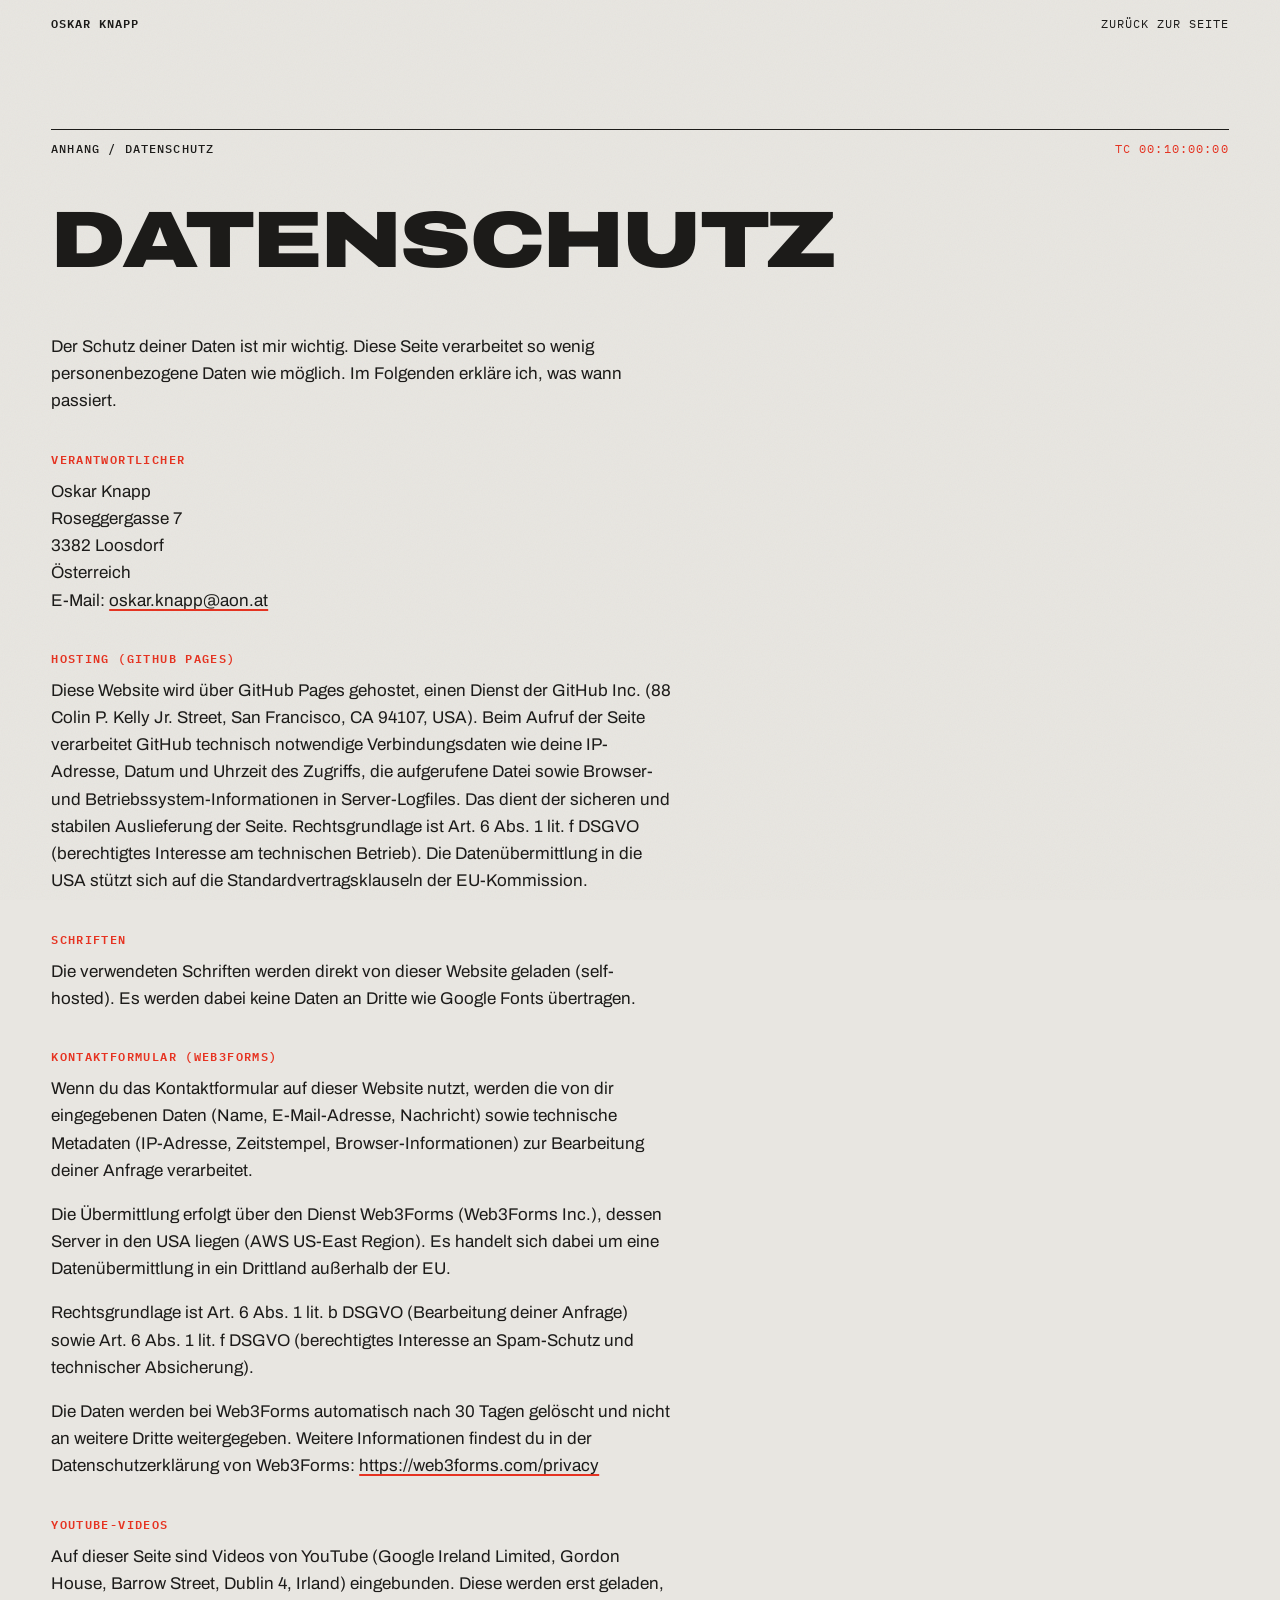
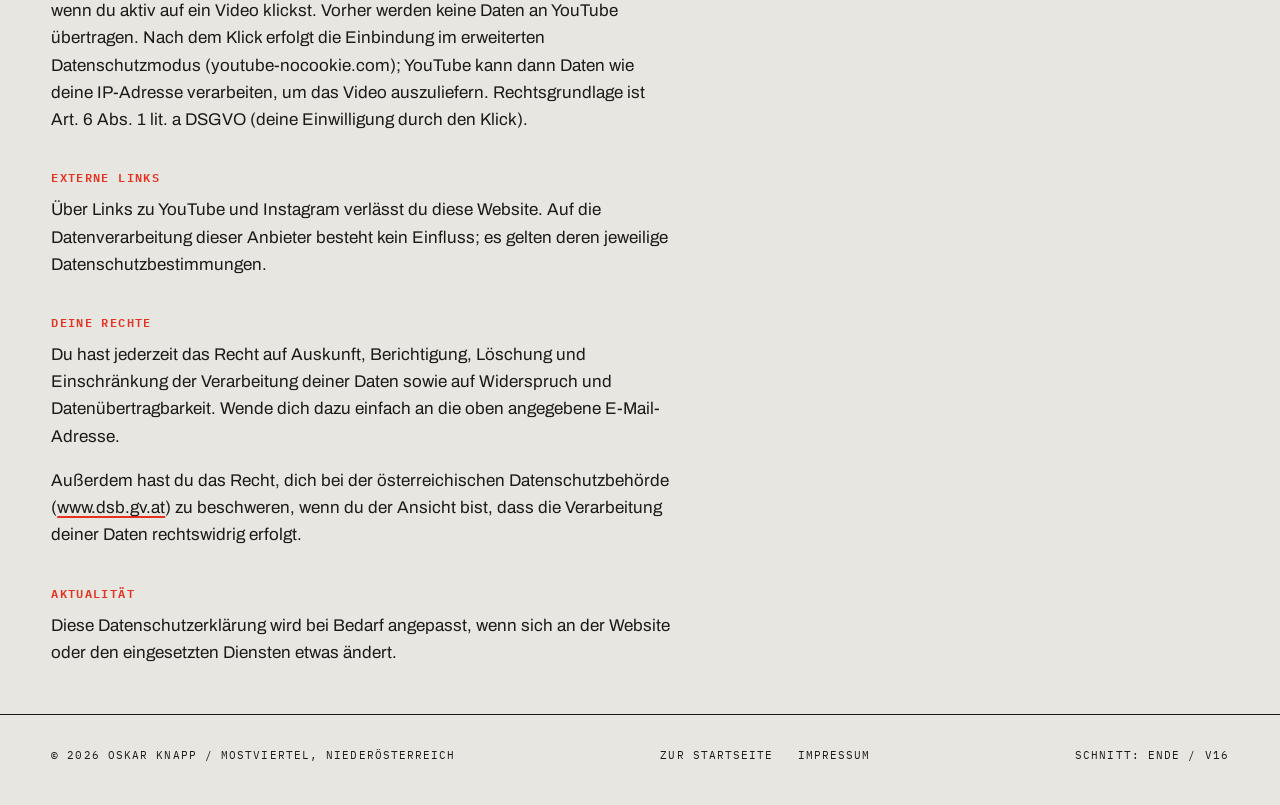
==== datenschutz/index.html @ 964f03dd "Nav-Anker landen direkt unter der Nav statt zu hoch (V16) scroll-padding-top war groesser als die ec" ====
<!DOCTYPE html>
<html lang="de">
<head>
  <meta charset="UTF-8">
  <meta name="viewport" content="width=device-width, initial-scale=1.0">

  <title>Datenschutz / Oskar Knapp</title>
  <meta name="description" content="Datenschutzerklärung der Portfolio-Seite von Oskar Knapp.">
  <link rel="canonical" href="https://okmedia.at/datenschutz/">
  <meta name="theme-color" content="#E8E6E1">

  <!-- Favicon: identisch zur Startseite -->
  <link rel="icon" href="data:image/svg+xml,%3Csvg xmlns='http://www.w3.org/2000/svg' viewBox='0 0 64 64'%3E%3Crect width='64' height='64' fill='%23E63321'/%3E%3Ctext x='32' y='42' font-family='monospace' font-size='28' fill='%23E8E6E1' text-anchor='middle'%3EOK%3C/text%3E%3C/svg%3E">

  <!-- Schriften selbst gehostet (siehe ../assets/fonts, @font-face in style.css) -->
  <link rel="stylesheet" href="../style.css?v=16">
</head>
<body>

  <header class="site-nav">
    <a class="nav-name" href="../">OSKAR&nbsp;KNAPP</a>
    <nav aria-label="Hauptnavigation">
      <a href="../">ZUR&Uuml;CK ZUR SEITE</a>
    </nav>
  </header>

  <main>
    <section class="scene scene--legal">
      <div class="scene-head">
        <span class="slug">ANHANG / DATENSCHUTZ</span>
        <span class="tc">TC&nbsp;00:10:00:00</span>
      </div>
      <h1 class="scene-title">DATENSCHUTZ</h1>

      <div class="legal-text">
        <p>Der Schutz deiner Daten ist mir wichtig. Diese Seite verarbeitet so wenig personenbezogene Daten wie möglich. Im Folgenden erkläre ich, was wann passiert.</p>

        <h2>Verantwortlicher</h2>
        <p>
          Oskar Knapp<br>
          Roseggergasse 7<br>
          3382 Loosdorf<br>
          Österreich<br>
          E-Mail: <a href="mailto:oskar.knapp@aon.at">oskar.knapp@aon.at</a>
        </p>

        <h2>Hosting (GitHub Pages)</h2>
        <p>Diese Website wird über GitHub Pages gehostet, einen Dienst der GitHub Inc. (88 Colin P. Kelly Jr. Street, San Francisco, CA 94107, USA). Beim Aufruf der Seite verarbeitet GitHub technisch notwendige Verbindungsdaten wie deine IP-Adresse, Datum und Uhrzeit des Zugriffs, die aufgerufene Datei sowie Browser- und Betriebssystem-Informationen in Server-Logfiles. Das dient der sicheren und stabilen Auslieferung der Seite. Rechtsgrundlage ist Art. 6 Abs. 1 lit. f DSGVO (berechtigtes Interesse am technischen Betrieb). Die Datenübermittlung in die USA stützt sich auf die Standardvertragsklauseln der EU-Kommission.</p>

        <h2>Schriften</h2>
        <p>Die verwendeten Schriften werden direkt von dieser Website geladen (self-hosted). Es werden dabei keine Daten an Dritte wie Google Fonts übertragen.</p>

        <h2>Kontaktformular (Web3Forms)</h2>
        <p>Wenn du das Kontaktformular auf dieser Website nutzt, werden die von dir eingegebenen Daten (Name, E-Mail-Adresse, Nachricht) sowie technische Metadaten (IP-Adresse, Zeitstempel, Browser-Informationen) zur Bearbeitung deiner Anfrage verarbeitet.</p>
        <p>Die Übermittlung erfolgt über den Dienst Web3Forms (Web3Forms Inc.), dessen Server in den USA liegen (AWS US-East Region). Es handelt sich dabei um eine Datenübermittlung in ein Drittland außerhalb der EU.</p>
        <p>Rechtsgrundlage ist Art. 6 Abs. 1 lit. b DSGVO (Bearbeitung deiner Anfrage) sowie Art. 6 Abs. 1 lit. f DSGVO (berechtigtes Interesse an Spam-Schutz und technischer Absicherung).</p>
        <p>Die Daten werden bei Web3Forms automatisch nach 30 Tagen gelöscht und nicht an weitere Dritte weitergegeben. Weitere Informationen findest du in der Datenschutzerklärung von Web3Forms: <a href="https://web3forms.com/privacy" target="_blank" rel="noopener">https://web3forms.com/privacy</a></p>

        <h2>YouTube-Videos</h2>
        <p>Auf dieser Seite sind Videos von YouTube (Google Ireland Limited, Gordon House, Barrow Street, Dublin 4, Irland) eingebunden. Diese werden erst geladen, wenn du aktiv auf ein Video klickst. Vorher werden keine Daten an YouTube übertragen. Nach dem Klick erfolgt die Einbindung im erweiterten Datenschutzmodus (youtube-nocookie.com); YouTube kann dann Daten wie deine IP-Adresse verarbeiten, um das Video auszuliefern. Rechtsgrundlage ist Art. 6 Abs. 1 lit. a DSGVO (deine Einwilligung durch den Klick).</p>

        <h2>Externe Links</h2>
        <p>Über Links zu YouTube und Instagram verlässt du diese Website. Auf die Datenverarbeitung dieser Anbieter besteht kein Einfluss; es gelten deren jeweilige Datenschutzbestimmungen.</p>

        <h2>Deine Rechte</h2>
        <p>Du hast jederzeit das Recht auf Auskunft, Berichtigung, Löschung und Einschränkung der Verarbeitung deiner Daten sowie auf Widerspruch und Datenübertragbarkeit. Wende dich dazu einfach an die oben angegebene E-Mail-Adresse.</p>
        <p>Außerdem hast du das Recht, dich bei der österreichischen Datenschutzbehörde (<a href="https://www.dsb.gv.at" target="_blank" rel="noopener">www.dsb.gv.at</a>) zu beschweren, wenn du der Ansicht bist, dass die Verarbeitung deiner Daten rechtswidrig erfolgt.</p>

        <h2>Aktualität</h2>
        <p>Diese Datenschutzerklärung wird bei Bedarf angepasst, wenn sich an der Website oder den eingesetzten Diensten etwas ändert.</p>
      </div>
    </section>
  </main>

  <footer class="site-footer">
    <span>&copy; 2026 OSKAR KNAPP / MOSTVIERTEL, NIEDERÖSTERREICH</span>
    <span class="footer-links">
      <a href="../">ZUR STARTSEITE</a>
      <a href="../impressum/">IMPRESSUM</a>
    </span>
    <span>SCHNITT: ENDE / V16</span>
  </footer>

</body>
</html>
---- style.css ----
/* =============================================================
   OSKAR KNAPP / PORTFOLIO
   Farbwelt: warmes Papier-Grau, Anthrazit, Signalrot #E63321
   Typo: Archivo (Display, Expanded) + IBM Plex Mono (Labels)
   Layout: 12-Spalten-Raster, bewusste Brüche und Überlappungen
   ============================================================= */

/* ---------- Schriften: selbst gehostet (kein externer Request,
   damit keine Nutzerdaten an Google Fonts gehen) ---------- */
@font-face {
  font-family: "Archivo";
  font-style: normal;
  font-weight: 100 900;
  font-stretch: 62.5% 125%; /* variable Breite bis Expanded */
  font-display: swap;
  src: url("assets/fonts/archivo-variable.woff2") format("woff2");
}
@font-face {
  font-family: "IBM Plex Mono";
  font-style: normal;
  font-weight: 400;
  font-display: swap;
  src: url("assets/fonts/ibm-plex-mono-400.woff2") format("woff2");
}
@font-face {
  font-family: "IBM Plex Mono";
  font-style: normal;
  font-weight: 500;
  font-display: swap;
  src: url("assets/fonts/ibm-plex-mono-500.woff2") format("woff2");
}
@font-face {
  font-family: "IBM Plex Mono";
  font-style: normal;
  font-weight: 600;
  font-display: swap;
  src: url("assets/fonts/ibm-plex-mono-600.woff2") format("woff2");
}

/* ---------- Variablen ---------- */
:root {
  --paper: #E8E6E1;      /* warmer Grund */
  --ink: #1C1B19;        /* fast schwarzes Anthrazit */
  --red: #E63321;        /* Signalrot, EINZIGE Akzentfarbe */
  --mono: "IBM Plex Mono", ui-monospace, "SFMono-Regular", Menlo, Consolas, monospace;
  --display: "Archivo", "Helvetica Neue", Arial, sans-serif;
  --gutter: clamp(1rem, 4vw, 4rem);   /* Seitenränder */
}

/* ---------- Basis ---------- */
*, *::before, *::after { box-sizing: border-box; }

html {
  /* Canvas-Farbe explizit setzen: iOS füllt damit den Streifen hinter
     der Statusleiste (ohne viewport-fit=cover) und den Overscroll-Bereich. */
  background: var(--paper);
  scroll-behavior: smooth;
  /* Anker landen direkt unter der sticky Nav (48px hoch). Nur Fallback:
     mit JS misst setupAnchorOffset() die echte Nav-Höhe und setzt den
     Wert exakt – ein zu großer Offset lässt beim Sprung einen Streifen
     der vorherigen Szene über dem Ziel stehen. */
  scroll-padding-top: 3.25rem;
}

body {
  margin: 0;
  background: var(--paper);
  color: var(--ink);
  font-family: var(--display);
  font-weight: 400;
  font-size: 1.0625rem;
  line-height: 1.6;
  caret-color: var(--red);
  overflow-x: hidden; /* Überlappungen dürfen nie horizontal scrollen */
}

/* Markierter Text in der Akzentfarbe */
::selection { background: var(--red); color: var(--paper); }

img { max-width: 100%; height: auto; display: block; }

h1, h2, h3 { margin: 0; font-family: var(--display); }

a { color: inherit; }

:focus-visible { outline: 2px solid var(--red); outline-offset: 3px; }

/* ---------- Filmkorn-Overlay (SVG-Noise, kein Bild-Download) ---------- */
body::after {
  content: "";
  position: fixed;
  inset: 0;
  z-index: 9998;
  pointer-events: none;
  background-image: url("data:image/svg+xml,%3Csvg xmlns='http://www.w3.org/2000/svg' width='240' height='240'%3E%3Cfilter id='n'%3E%3CfeTurbulence type='fractalNoise' baseFrequency='0.85' numOctaves='2' stitchTiles='stitch'/%3E%3C/filter%3E%3Crect width='240' height='240' filter='url(%23n)'/%3E%3C/svg%3E");
  opacity: 0.05;
  mix-blend-mode: multiply;
}

/* ---------- Scroll-Progress: schlichter roter Fortschrittsbalken ---------- */
.progress {
  position: fixed;
  top: env(safe-area-inset-top, 0px); left: 0;
  width: 100%; height: 4px;
  z-index: 9999;
  overflow: hidden;
  background: transparent; /* kein Track, keine Kontur */
}

/* Flacher roter Fortschritt, ohne Glanz und Schatten */
.progress-fill {
  display: block;
  height: 100%;
  width: 0;
  background: var(--red);
  transition: width 120ms linear;
}

/* ---------- Navigation ---------- */
.site-nav {
  /* STICKY statt fixed, wie auf okmedia.at (dort nachweislich sauber auf
     iOS): Der Header ist Teil des Inhaltsflusses und klebt beim Scrollen
     an der Oberkante. iOS clippt fixe Elemente an der Viewport-Kante und
     malt scrollenden Inhalt in den Statusleisten-Streifen; mit sticky
     plus Canvas-Hintergrund (html) passiert das nicht. */
  position: sticky;
  top: 0;
  display: flex;
  justify-content: space-between;
  align-items: baseline;
  gap: 1rem;
  padding: 0.9rem var(--gutter);
  font-family: var(--mono);
  font-size: 0.75rem;
  letter-spacing: 0.08em;
  z-index: 100;
  /* Voll deckend, kein Glas: darunter durchlaufende Titel bleiben unsichtbar */
  background: var(--paper);
}

/* Deckt den Streifen ÜBER der Nav ab (iPhone-Statusleiste/Notch).
   iOS Safari malt beim Scrollen Seiteninhalt in den Bereich oberhalb
   des Viewports, ein fixes Element bei top:0 endet aber genau an der
   Viewport-Kante, env(safe-area-inset-top) hin oder her. Dieses
   Pseudo-Element malt einfach einen Bildschirm weit in Papierfarbe
   nach oben weiter, damit dort nie wieder ein Titel durchblitzt. */
.site-nav::before {
  content: "";
  position: absolute;
  left: 0;
  right: 0;
  bottom: 100%;
  height: 100vh;
  background: var(--paper);
  pointer-events: none;
}

.site-nav a { text-decoration: none; }

.site-nav nav { display: flex; gap: clamp(0.8rem, 2.5vw, 2rem); flex-wrap: wrap; }

.site-nav nav a:hover,
.site-nav nav a:focus-visible { color: var(--red); }

.nav-name { font-weight: 600; }
.nav-name:hover { color: var(--red); }

/* Burger-Knopf: nur auf Mobile sichtbar (siehe Media Query unten),
   am Desktop und ohne JS bleibt er komplett weg. */
.nav-burger { display: none; }

/* Menü offen: Seite dahinter scrollt nicht mit */
body.menu-open { overflow: hidden; }

/* ---------- Szenen-Grundgerüst ---------- */
.scene {
  position: relative;
  padding: clamp(1.25rem, 3.5vh, 2.5rem) var(--gutter);
  max-width: 90rem;
  margin: 0 auto;
}

/* Projekte schließen enger an den Hero an */
.scene--projekte { padding-top: clamp(2rem, 5vh, 3.5rem); }

/* Szenen-Kopf: Drehbuch-Slug links, Timecode rechts, wie ein Schnittmarker */
.scene-head {
  display: flex;
  justify-content: space-between;
  align-items: baseline;
  gap: 1rem;
  flex-wrap: wrap;
  border-top: 1px solid var(--ink);
  padding-top: 0.6rem;
  margin-bottom: clamp(2rem, 5vh, 3.5rem);
  font-family: var(--mono);
  font-size: 0.72rem;
  letter-spacing: 0.1em;
}

.slug { font-weight: 500; }

.tc {
  color: var(--red);
  font-variant-numeric: tabular-nums;
  white-space: nowrap;
}

/* Szenen-Titel: groß, eng, expanded */
.scene-title {
  font-weight: 900;
  font-stretch: 125%;
  font-size: clamp(2.6rem, 8vw, 6.5rem);
  line-height: 0.95;
  letter-spacing: -0.02em;
  text-transform: uppercase;
  margin-bottom: clamp(2.5rem, 6vh, 5rem);
}

/* Lange Wörter (ZUSAMMENARBEIT) brechen sauber mit Bindestrich statt
   mitten im Wort. Fällt der Umbruch weg, bleibt es einzeilig. */
.scene-title--wrap {
  hyphens: manual;
  overflow-wrap: break-word;
}

/* Buchstaben-Spans aus dem JS-Split */
.char { display: inline-block; }

/* Kleine Mono-Labels (Bildunterschriften, Folgen-Titel) */
.mono-label {
  font-family: var(--mono);
  font-size: 0.72rem;
  letter-spacing: 0.1em;
  margin: 0.6rem 0 0;
}

/* =============================================================
   SZENE 01 / HERO
   ============================================================= */
.scene--hero {
  /* Nav ist sticky und damit Teil des Flusses: sie schiebt den Hero schon
     um ihre eigene Höhe nach unten, daher hier weniger Eigenabstand */
  padding-top: clamp(3rem, 9vh, 6rem);
  min-height: 100svh;
  display: flex;
  flex-direction: column;
  justify-content: flex-start;
}

.hero-name {
  font-weight: 900;
  font-stretch: 125%;
  font-size: clamp(4rem, 16vw, 13rem);
  line-height: 0.85;
  letter-spacing: -0.03em;
  text-transform: uppercase;
  position: relative;
  z-index: 2;
  margin-bottom: 0.15em; /* KNAPP steht klar über dem Bild, kein Hineinragen */
  pointer-events: none;
}

.hero-line { display: block; }

/* Zweite Zeile: nur Kontur, versetzt. Der bewusste Layout-Bruch. */
.hero-line--offset {
  margin-left: clamp(2rem, 12vw, 12rem);
  color: transparent;
  -webkit-text-stroke: 2px var(--ink);
}

.hero-frame {
  margin: 0;
  position: relative;
}

.hero-frame img {
  width: 100%;
  aspect-ratio: 16 / 9; /* Showreel im 16:9-Format */
  object-fit: cover;
}

/* Statement wie eine Filmklappe: dunkler Balken, überlappt die Bildkante */
.hero-statement {
  position: relative;
  z-index: 2;
  display: inline-block;
  align-self: flex-start;
  margin: -1.6em 0 0 clamp(0.5rem, 6vw, 6rem);
  padding: 0.55em 0.9em;
  background: var(--ink);
  color: var(--paper);
  border-left: 6px solid var(--red);
  font-weight: 700;
  font-size: clamp(1.05rem, 2.6vw, 1.9rem);
  line-height: 1.3;
  transform-origin: 0% 100%; /* Drehpunkt unten links, wie eine Klappe */
  max-width: 34ch;
}

.hero-sub {
  font-family: var(--mono);
  font-size: 0.85rem;
  line-height: 1.7;
  max-width: 46ch;
  margin: 1.8rem 0 0 clamp(0.5rem, 6vw, 6rem);
}

.scroll-hint {
  font-family: var(--mono);
  font-size: 0.72rem;
  letter-spacing: 0.2em;
  color: var(--red);
  text-decoration: none;
  margin-top: auto;
  padding-top: 3rem;
  align-self: center;
}

.scroll-hint:hover { text-decoration: underline; }

/* =============================================================
   SZENE 02 / PROJEKTE: asymmetrisches Raster mit Überlappungen
   ============================================================= */
/* Gleichmäßiges Raster: alle Projekte gleich groß, sauber ausgerichtet */
.projects {
  display: grid;
  grid-template-columns: repeat(2, 1fr);
  gap: clamp(2.5rem, 5vh, 3.5rem) clamp(1.5rem, 3vw, 2.5rem);
}

.project { position: relative; }

/* Award-Label in Signalrot, Monospace, kein Icon.
   z-index 4: muss ÜBER dem Play-Button (z-index 3) liegen, sonst deckt
   dessen dunkles "LÄDT …"-Overlay das Label ab. pointer-events: none,
   damit Klicks auf das Label trotzdem den Play-Button treffen. */
.award {
  position: absolute;
  top: -0.9rem;
  left: 1rem;
  z-index: 4;
  pointer-events: none;
  background: var(--red);
  color: var(--paper);
  font-family: var(--mono);
  font-size: 0.68rem;
  font-weight: 600;
  letter-spacing: 0.1em;
  padding: 0.4em 0.8em;
}

/* ---------- Embeds: Klick lädt das Video (DSGVO) ---------- */
.embed {
  position: relative;
  overflow: hidden;
  background: var(--ink);
  aspect-ratio: 16 / 9;
}

.embed-thumb {
  width: 100%;
  height: 100%;
  object-fit: cover;
  transition: transform 400ms ease-out;
}

/* Hover: Bild minimal skalieren (nur der Zoom, keine Texteinblendung) */
.project:hover .embed-thumb,
.journey-item:hover .embed-thumb { transform: scale(1.03); }

/* Play-Button: deckt das ganze Bild ab (überall klickbar),
   das YouTube-Dreieck sitzt zentriert. */
.embed-play {
  position: absolute;
  inset: 0;
  width: 100%;
  height: 100%;
  display: flex;
  align-items: center;
  justify-content: center;
  padding: 0;
  border: 0;
  background: none;
  cursor: pointer;
  z-index: 3;
  -webkit-tap-highlight-color: transparent;
}

.embed-play svg {
  width: clamp(48px, 12%, 68px);
  height: auto;
  filter: drop-shadow(0 2px 8px rgba(0, 0, 0, 0.35));
  transition: transform 200ms ease-out;
}

.embed-play .yt-bg { fill: var(--red); }
.embed-play .yt-tri { fill: var(--paper); }

.embed-play:hover svg,
.embed-play:focus-visible svg { transform: scale(1.08); }

/* Hinweis-Overlay, falls ein Video noch fehlt */
.embed-play--msg {
  background: color-mix(in srgb, var(--ink) 72%, transparent);
  color: var(--paper);
  font-family: var(--mono);
  font-size: 0.72rem;
  font-weight: 600;
  letter-spacing: 0.1em;
}

.embed iframe {
  position: absolute;
  inset: 0;
  width: 100%;
  height: 100%;
  border: 0;
}

/* Während der Player lädt, bleibt das Thumbnail sichtbar –
   das iframe wird erst mit onReady eingeblendet (kein schwarzes Loch). */
.embed--loading iframe { visibility: hidden; }

.project-info { margin-top: 1.1rem; }

.project-title {
  font-weight: 900;
  font-stretch: 125%;
  font-size: clamp(1.4rem, 3vw, 2.2rem);
  text-transform: uppercase;
  letter-spacing: -0.01em;
}

.project-meta {
  font-family: var(--mono);
  font-size: 0.7rem;
  letter-spacing: 0.12em;
  color: var(--red);
  margin: 0.4rem 0 0.6rem;
}

.project-desc {
  margin: 0;
  max-width: 44ch;
  font-size: 0.95rem;
}

/* =============================================================
   FOTOGRAFIE: Foto-Galerie ohne Zuschnitt.
   Fallback ohne JS: Spalten-Masonry, Fotos in voller Höhe.
   Mit JS (main.js, setupGallery): justierte Reihen, gleich hoch
   und volle Breite, aber ebenfalls OHNE Zuschnitt.
   ============================================================= */
.gallery-grid {
  columns: clamp(220px, 24vw, 300px);
  column-gap: clamp(0.4rem, 1vw, 0.7rem);
}

.gallery-item {
  margin: 0 0 clamp(0.4rem, 1vw, 0.7rem);
  break-inside: avoid;
  overflow: hidden;
  background: var(--ink);
  line-height: 0;
}

.gallery-item img {
  width: 100%;
  height: auto;             /* volles Bild, kein Zuschnitt */
  display: block;
  transition: transform 400ms ease-out;
}

.gallery-item:hover img { transform: scale(1.04); }

/* Mit JS: justierte Reihen. JS setzt Breite und Höhe je Foto passend
   zum Seitenverhältnis, daher füllt das Bild die Kachel ohne Zuschnitt. */
.gallery-grid.is-justified {
  columns: auto;
  display: flex;
  flex-wrap: wrap;
  gap: clamp(0.4rem, 1vw, 0.7rem);
}

.gallery-grid.is-justified .gallery-item {
  margin: 0;
  break-inside: auto;
}

.gallery-grid.is-justified .gallery-item img {
  height: 100%;
}

/* =============================================================
   SZENE 04 / ABOUT
   ============================================================= */
.about-grid {
  display: grid;
  grid-template-columns: repeat(12, 1fr);
  gap: 2rem 2vw;
  position: relative;
}

.about-portrait {
  grid-column: 1 / 6;
  margin: 0;
  /* Abstand Titel -> Portrait genauso groß wie Titel -> Projekt-Cards */
  position: relative;
  z-index: 2;
}

.about-portrait img { aspect-ratio: 3 / 4; object-fit: cover; }

.about-text {
  grid-column: 7 / 12;
  position: relative;
  z-index: 3;
  padding-top: 1rem;
}

.about-text p {
  max-width: 52ch;
  margin: 0 0 1.2em;
}

/* Riesige 17 am rechten Rand, nur Kontur */
.about-number {
  position: absolute;
  right: -0.06em;
  bottom: -0.2em;
  font-weight: 900;
  font-stretch: 125%;
  font-size: clamp(6rem, 18vw, 16rem);
  line-height: 1;
  color: transparent;
  -webkit-text-stroke: 2px var(--red);
  pointer-events: none;
  z-index: 1;
}

/* =============================================================
   SZENE 04 / JOURNEY
   ============================================================= */
.journey-intro {
  font-size: clamp(1.05rem, 2vw, 1.35rem);
  max-width: 52ch;
  margin: 0 0 3rem;
}

.journey-grid {
  display: grid;
  grid-template-columns: repeat(12, 1fr);
  gap: 2rem 2vw;
}

.journey-item { grid-column: span 4; margin: 0; }
.journey-item--down { margin-top: 3rem; }
.journey-item--lower { margin-top: 6rem; }

.journey-cta {
  display: inline-block;
  margin-top: 3rem;
  font-family: var(--mono);
  font-size: 0.8rem;
  font-weight: 600;
  letter-spacing: 0.12em;
  color: var(--paper);
  background: var(--red);
  padding: 0.9em 1.4em;
  text-decoration: none;
  transition: background 200ms ease-out;
}

.journey-cta:hover { background: var(--ink); }

/* =============================================================
   SZENE 05 / ZUSAMMENARBEIT
   ============================================================= */
.work-intro { max-width: 48ch; margin: 0 0 2.5rem; }

.work-list {
  list-style: none;
  margin: 0;
  padding: 0;
  max-width: 44rem;
}

.work-list li {
  display: flex;
  align-items: baseline;
  gap: 1.5rem;
  padding: 1rem 0;
  border-top: 1px solid var(--ink);
  font-weight: 900;
  font-stretch: 125%;
  font-size: clamp(1.2rem, 3vw, 2rem);
  letter-spacing: -0.01em;
}

.work-list li:last-child { border-bottom: 1px solid var(--ink); }

.work-index {
  font-family: var(--mono);
  font-size: 0.72rem;
  font-weight: 500;
  color: var(--red);
  letter-spacing: 0.1em;
}

.work-note {
  font-family: var(--mono);
  font-size: 0.8rem;
  margin: 2.5rem 0 0;
  max-width: 52ch;
}

/* Kompakte FAQ im Schnitt-Stil: Frage im Mono-Label, Antwort im Fließtext */
.faq {
  margin-top: clamp(2.5rem, 6vh, 4rem);
  max-width: 60ch;
}

.faq-item {
  padding: 1.2rem 0;
  border-top: 1px solid var(--ink);
}

.faq-item:last-child { border-bottom: 1px solid var(--ink); }

.faq-q {
  font-family: var(--mono);
  font-size: 0.85rem;
  font-weight: 600;
  letter-spacing: 0.04em;
  margin: 0 0 0.5rem;
}

.faq-q::before {
  content: "F / ";
  color: var(--red);
}

.faq-a {
  margin: 0;
  font-size: 0.98rem;
  max-width: 54ch;
}

/* =============================================================
   SZENE 06 / KONTAKT
   ============================================================= */
.contact-grid {
  display: grid;
  grid-template-columns: repeat(12, 1fr);
  gap: 2rem 2vw;
}

.contact-intro {
  grid-column: 1 / 5;
  font-size: clamp(1.05rem, 2vw, 1.35rem);
  margin: 0;
}

.contact-form { grid-column: 5 / 12; }

/* Honeypot unsichtbar für Menschen */
.botcheck { display: none; }

.field { margin-bottom: 1.4rem; }

.field label {
  display: block;
  font-family: var(--mono);
  font-size: 0.7rem;
  letter-spacing: 0.12em;
  margin-bottom: 0.4rem;
}

.field input,
.field textarea {
  width: 100%;
  background: transparent;
  border: 1px solid var(--ink);
  border-radius: 0;
  padding: 0.8em;
  font-family: var(--mono);
  font-size: 1rem; /* mind. 16px, sonst zoomt iOS beim Fokus in die Seite */
  color: var(--ink);
}

.field textarea { resize: none; }

.field input:focus-visible,
.field textarea:focus-visible {
  outline: 2px solid var(--red);
  outline-offset: 0;
  border-color: var(--red);
}

.submit {
  font-family: var(--mono);
  font-size: 0.8rem;
  font-weight: 600;
  letter-spacing: 0.12em;
  color: var(--paper);
  background: var(--red);
  border: 0;
  padding: 0.9em 1.6em;
  cursor: pointer;
  transition: background 200ms ease-out;
}

.submit:hover { background: var(--ink); }
.submit:disabled { opacity: 0.6; cursor: wait; }

.form-status {
  font-family: var(--mono);
  font-size: 0.78rem;
  letter-spacing: 0.06em;
  margin: 1rem 0 0;
  min-height: 1.2em;
}

.form-status[data-state="error"] { color: var(--red); }

.contact-links {
  grid-column: 1 / 12;
  display: flex;
  flex-wrap: wrap;
  gap: 1rem 3rem;
  margin-top: 3rem;
  font-family: var(--mono);
  font-size: 0.75rem;
  letter-spacing: 0.1em;
}

.contact-links a {
  display: inline-flex;
  align-items: center;
  gap: 0.6em;
  text-decoration: none;
  border-bottom: 2px solid var(--red);
  padding-bottom: 0.2em;
}

.contact-links a:hover { color: var(--red); }

.contact-icon {
  width: 1.15em;
  height: 1.15em;
  flex: none;
  color: var(--red); /* Icons in der Akzentfarbe */
}

.contact-links a:hover .contact-icon { color: var(--ink); }

/* =============================================================
   FOOTER / ABSPANN
   ============================================================= */
.site-footer {
  display: flex;
  justify-content: space-between;
  gap: 1rem 2rem;
  flex-wrap: wrap;
  padding: 2rem var(--gutter) calc(2.5rem + env(safe-area-inset-bottom, 0px));
  border-top: 1px solid var(--ink);
  font-family: var(--mono);
  font-size: 0.68rem;
  letter-spacing: 0.1em;
}

.site-footer a { text-decoration: none; }
.site-footer a:hover { color: var(--red); }

/* Rechtslinks als Gruppe in der Mitte des Footers */
.footer-links { display: flex; gap: 1.5rem; flex-wrap: wrap; }

/* =============================================================
   IMPRESSUM
   ============================================================= */
.scene--legal { padding-top: clamp(3rem, 9vh, 6rem); }

/* Ein-Wort-Titel wie DATENSCHUTZ dürfen nicht überlaufen: kleinerer
   Rahmen und Notbruch, falls es auf schmalen Screens eng wird */
.scene--legal .scene-title {
  font-size: clamp(1.8rem, 8vw, 5rem);
  overflow-wrap: break-word;
}

.legal-text { max-width: 62ch; }

.legal-text h2 {
  font-family: var(--mono);
  font-size: 0.72rem;
  font-weight: 600;
  letter-spacing: 0.12em;
  text-transform: uppercase;
  color: var(--red);
  margin: 2.2rem 0 0.6rem;
}

.legal-text p { margin: 0 0 1em; }

.legal-text a {
  text-decoration-color: var(--red);
  text-decoration-thickness: 2px;
  text-underline-offset: 0.2em;
  word-break: break-word;
}

.legal-text a:hover { color: var(--red); }

/* =============================================================
   MOBILE: einspaltig, gleiche Formensprache
   ============================================================= */
@media (max-width: 800px) {
  /* Nav in zwei ruhigen Zeilen: Name oben, Links darunter
     gleichmäßig verteilt, statt unkontrolliertem Umbruch */
  .site-nav {
    flex-direction: column;
    align-items: flex-start;
    gap: 0.55rem;
    padding: 0.8rem 1rem;
    font-size: 0.66rem;
  }

  /* Fünf Links passen auch auf schmale Handys ohne Gedränge */
  .site-nav nav {
    width: 100%;
    justify-content: space-between;
    gap: 0.4rem;
    flex-wrap: nowrap;
    letter-spacing: 0.04em;
  }

  .site-nav a { padding: 0.15em 0; } /* größere Tap-Flächen */

  /* ----- Burger-Menü (nur mit JS, setupBurger setzt .has-burger) -----
     Nav-Balken wird eine ruhige Zeile: Name links, Burger rechts.
     Ohne JS bleibt die zweizeilige Linkliste oben erhalten. */
  .site-nav.has-burger {
    flex-direction: row;
    align-items: center;
    justify-content: space-between;
    gap: 1rem;
  }

  /* Name und Burger liegen über dem Overlay (eigene Ebene im Header) */
  .site-nav.has-burger .nav-name { position: relative; z-index: 2; }

  .nav-burger {
    display: block;
    position: relative;
    z-index: 2;
    padding: 12px;
    margin: -12px -12px -12px 0; /* große Tap-Fläche ohne Layout-Versatz */
    background: none;
    border: 0;
    cursor: pointer;
    -webkit-tap-highlight-color: transparent;
  }

  .nav-burger span {
    display: block;
    width: 22px;
    height: 2px;
    background: var(--ink);
    transition: transform 200ms ease, opacity 150ms ease;
  }

  .nav-burger span + span { margin-top: 5px; }

  /* Offen: Burger wird zum X */
  .site-nav.is-open .nav-burger span:nth-child(1) { transform: translateY(7px) rotate(45deg); }
  .site-nav.is-open .nav-burger span:nth-child(2) { opacity: 0; }
  .site-nav.is-open .nav-burger span:nth-child(3) { transform: translateY(-7px) rotate(-45deg); }

  /* Vollbild-Overlay: deckt alles ab, Papier-Grund, Links mittig.
     Tippen auf die freie Fläche schließt (setupBurger in main.js).
     Die Höhe (svh) bestimmt nur, wo die Links sitzen: im IMMER sichtbaren
     Bereich, also nie hinter der Nav oben oder der iOS-Leiste unten.
     Der deckende Papier-Grund kommt vom ::before (siehe unten) und reicht
     bewusst über den Bildschirmrand hinaus – damit unten NIE Inhalt
     durchscheint, egal wie iOS die Viewport-Höhe gerade misst. */
  .site-nav.has-burger nav {
    position: fixed;
    inset: 0;
    height: 100vh;   /* Fallback für Browser ohne svh */
    height: 100svh;
    z-index: 1;
    display: none;
    flex-direction: column;
    justify-content: center;
    align-items: center;
    gap: clamp(1.6rem, 5.5vh, 2.6rem);
    width: auto;
    flex-wrap: nowrap;
    background: transparent;
    padding: calc(4.5rem + env(safe-area-inset-top, 0px)) 1.5rem calc(3rem + env(safe-area-inset-bottom, 0px));
    counter-reset: navi;
  }

  /* Deckender Papier-Grund, entkoppelt vom Inhalt. top:0 + bottom:-25vh
     zieht die Fläche klar unter den physischen Bildschirmrand (hinter die
     schwebende iOS-Safari-Leiste), sodass dort garantiert kein Seiteninhalt
     mehr durchscheint. z-index:-1 hält ihn hinter den Menü-Links. */
  .site-nav.has-burger nav::before {
    content: "";
    position: fixed;
    top: 0;
    left: 0;
    right: 0;
    bottom: -25vh;
    background: var(--paper);
    z-index: -1;
  }

  .site-nav.is-open nav { display: flex; }

  .site-nav.has-burger nav a {
    font-size: 1rem;
    font-weight: 600;
    letter-spacing: 0.16em;
    padding: 0.5em 1em;
  }

  /* Szenen-Nummern vor den Links, in Rot, wie die Timecode-Marker */
  .site-nav.has-burger nav a::before {
    counter-increment: navi;
    content: "0" counter(navi) " / ";
    color: var(--red);
    font-weight: 500;
  }

  /* KONTAKT als gerahmter Abschluss, wie ein Call-to-Action */
  .site-nav.has-burger nav a:last-child {
    border: 1px solid var(--red);
    margin-top: 0.5rem;
  }

  /* Fallback ohne JS: Mobile zeigt dann die ungekürzte Linkliste (~100px
     hohe Nav). Mit JS (Burger, flache Nav) überschreibt setupAnchorOffset()
     diesen Wert mit der echten Höhe (~46px). */
  html { scroll-padding-top: 6.5rem; }

  /* KNAPP steht auch mobil klar über dem Bild, keine Kontur im Dunkeln */
  .hero-name { margin-bottom: 0.15em; }

  /* Projekte einspaltig */
  .projects { grid-template-columns: 1fr; }

  .about-portrait {
    grid-column: 1 / -1;
    margin-top: 0;
    max-width: 22rem;
  }

  .about-text { grid-column: 1 / -1; }

  .about-number { font-size: 6rem; bottom: -0.4em; }

  .journey-item,
  .journey-item--down,
  .journey-item--lower {
    grid-column: 1 / -1;
    margin-top: 0;
  }

  .contact-intro,
  .contact-form,
  .contact-links { grid-column: 1 / -1; }

  .hero-statement { margin-left: 0; }
  .hero-sub { margin-left: 0; }
}

/* =============================================================
   REDUZIERTE BEWEGUNG: alles aus
   ============================================================= */
@media (prefers-reduced-motion: reduce) {
  html { scroll-behavior: auto; }

  *, *::before, *::after {
    animation: none !important;
    transition: none !important;
  }
}
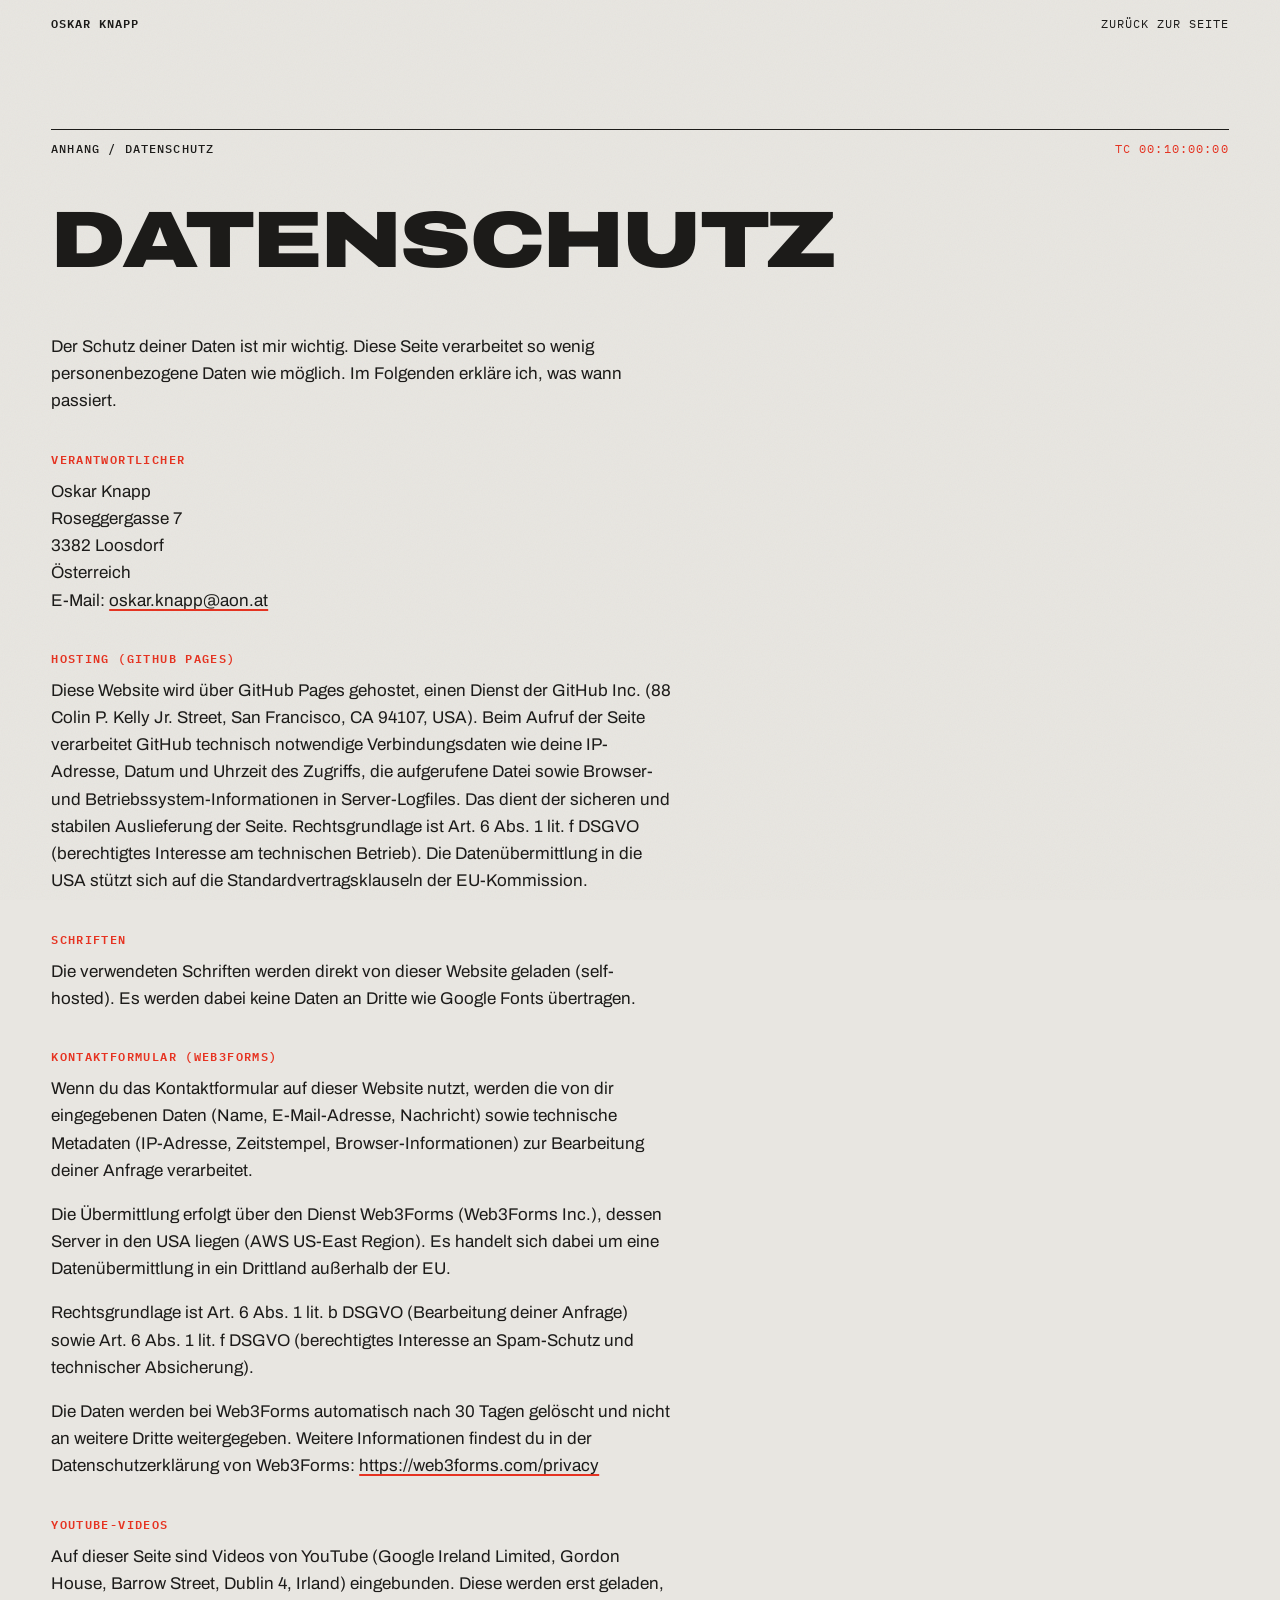
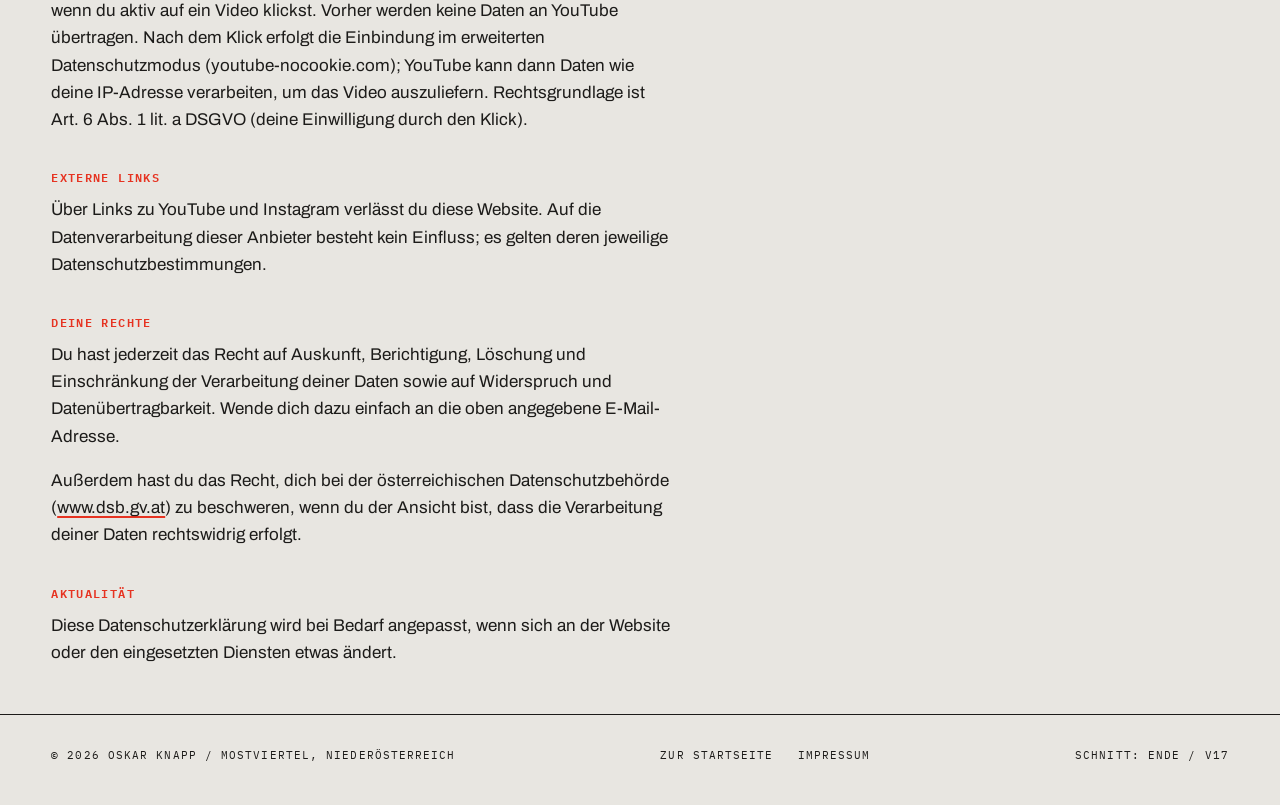
==== commit 7a4eff52: "Hero-Showreel als Hintergrund-Video im 16:9-Frame (V17) Der Platzhalter im Hero wird durch das selbs" ====
--- a/datenschutz/index.html
+++ b/datenschutz/index.html
@@ -13,7 +13,7 @@
   <link rel="icon" href="data:image/svg+xml,%3Csvg xmlns='http://www.w3.org/2000/svg' viewBox='0 0 64 64'%3E%3Crect width='64' height='64' fill='%23E63321'/%3E%3Ctext x='32' y='42' font-family='monospace' font-size='28' fill='%23E8E6E1' text-anchor='middle'%3EOK%3C/text%3E%3C/svg%3E">
 
   <!-- Schriften selbst gehostet (siehe ../assets/fonts, @font-face in style.css) -->
-  <link rel="stylesheet" href="../style.css?v=16">
+  <link rel="stylesheet" href="../style.css?v=17">
 </head>
 <body>
 
@@ -78,7 +78,7 @@
       <a href="../">ZUR STARTSEITE</a>
       <a href="../impressum/">IMPRESSUM</a>
     </span>
-    <span>SCHNITT: ENDE / V16</span>
+    <span>SCHNITT: ENDE / V17</span>
   </footer>
 
 </body>
--- a/style.css
+++ b/style.css
@@ -55,11 +55,7 @@
      der Statusleiste (ohne viewport-fit=cover) und den Overscroll-Bereich. */
   background: var(--paper);
   scroll-behavior: smooth;
-  /* Anker landen direkt unter der sticky Nav (48px hoch). Nur Fallback:
-     mit JS misst setupAnchorOffset() die echte Nav-Höhe und setzt den
-     Wert exakt – ein zu großer Offset lässt beim Sprung einen Streifen
-     der vorherigen Szene über dem Ziel stehen. */
-  scroll-padding-top: 3.25rem;
+  scroll-padding-top: 5rem; /* Anker landen nicht unter der fixen Nav */
 }
 
 body {
@@ -275,10 +271,13 @@
   position: relative;
 }
 
-.hero-frame img {
+.hero-frame img,
+.hero-frame video {
+  display: block;
   width: 100%;
   aspect-ratio: 16 / 9; /* Showreel im 16:9-Format */
   object-fit: cover;
+  background: #181714; /* dunkler Grund, bis das Video den ersten Frame zeigt */
 }
 
 /* Statement wie eine Filmklappe: dunkler Balken, überlappt die Bildkante */
@@ -465,6 +464,10 @@
   background: var(--ink);
   line-height: 0;
 }
+
+/* <picture> (WebP + JPEG-Fallback) darf keine eigene Box erzeugen,
+   sonst rechnet das justierte Reihen-Layout gegen das falsche Element. */
+.gallery-item picture { display: contents; }
 
 .gallery-item img {
   width: 100%;
@@ -940,10 +943,7 @@
     margin-top: 0.5rem;
   }
 
-  /* Fallback ohne JS: Mobile zeigt dann die ungekürzte Linkliste (~100px
-     hohe Nav). Mit JS (Burger, flache Nav) überschreibt setupAnchorOffset()
-     diesen Wert mit der echten Höhe (~46px). */
-  html { scroll-padding-top: 6.5rem; }
+  html { scroll-padding-top: 6.5rem; } /* Anker unter der höheren Nav */
 
   /* KNAPP steht auch mobil klar über dem Bild, keine Kontur im Dunkeln */
   .hero-name { margin-bottom: 0.15em; }
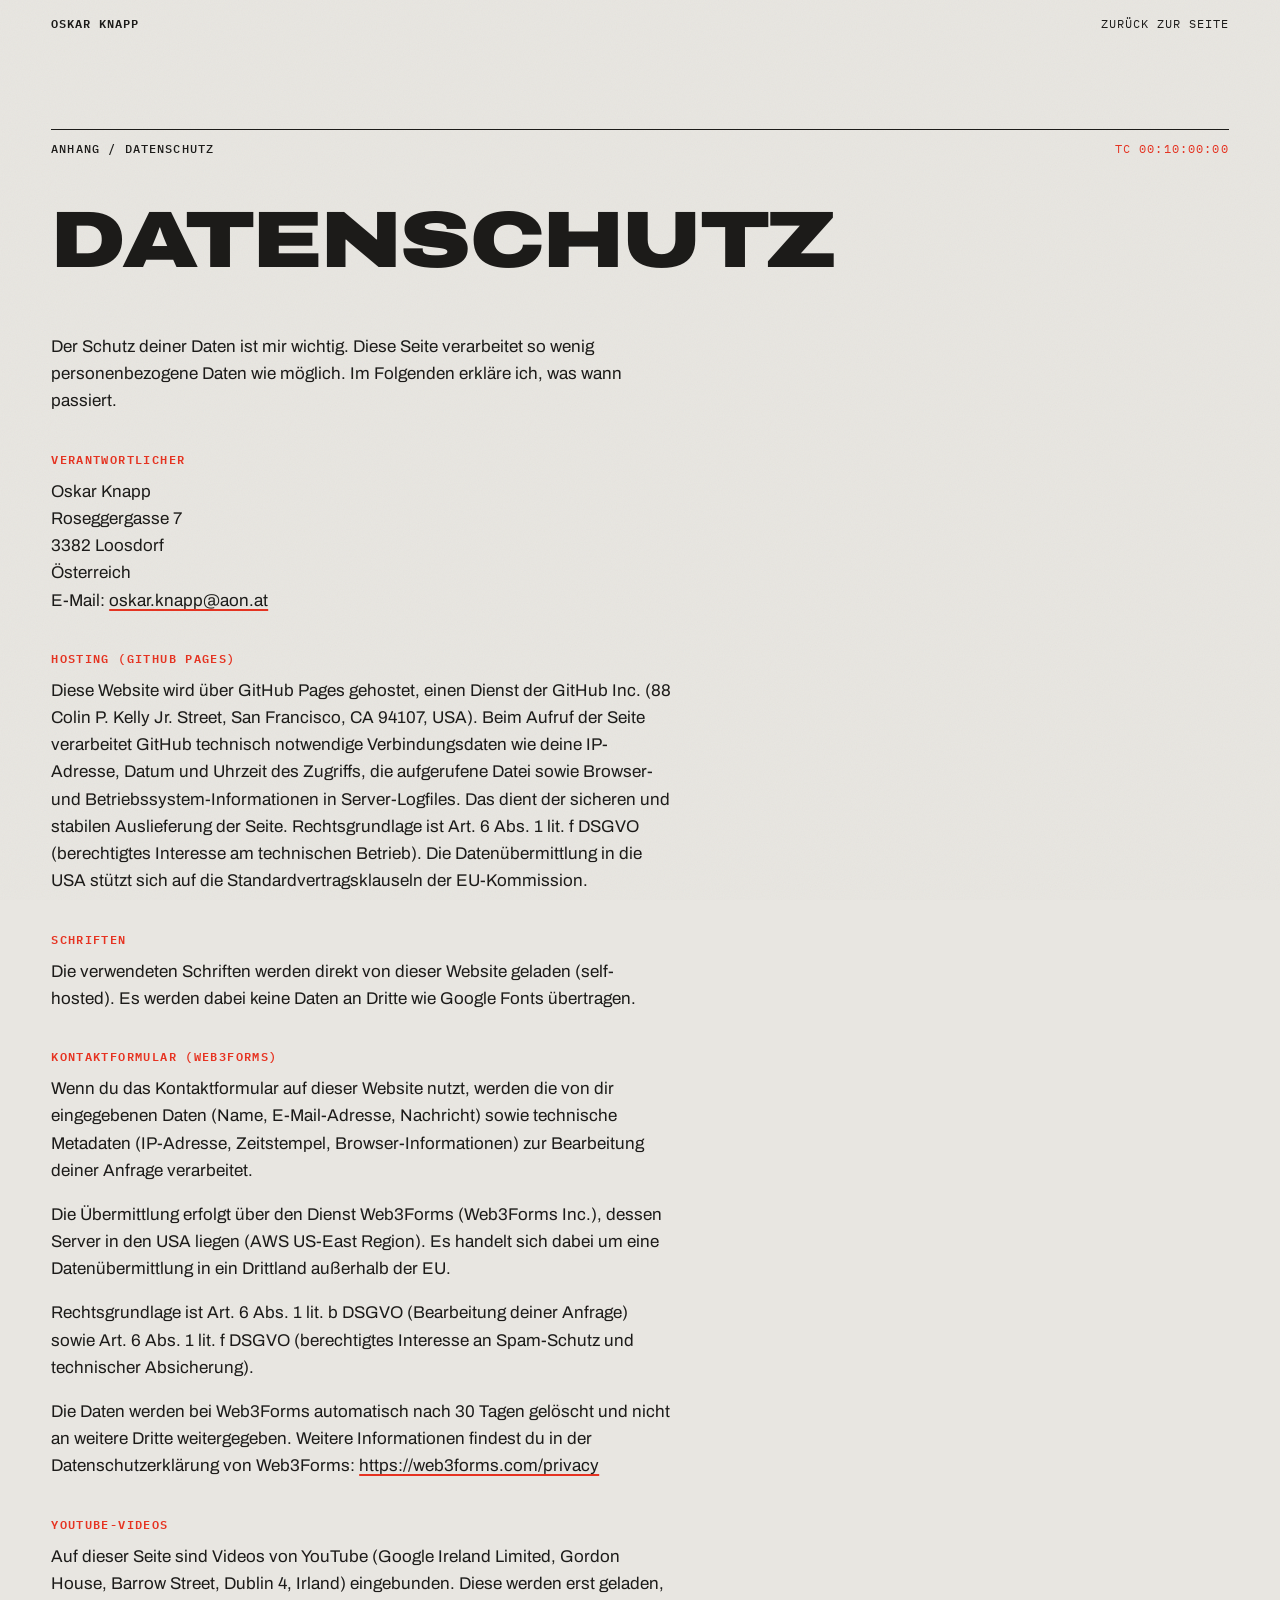
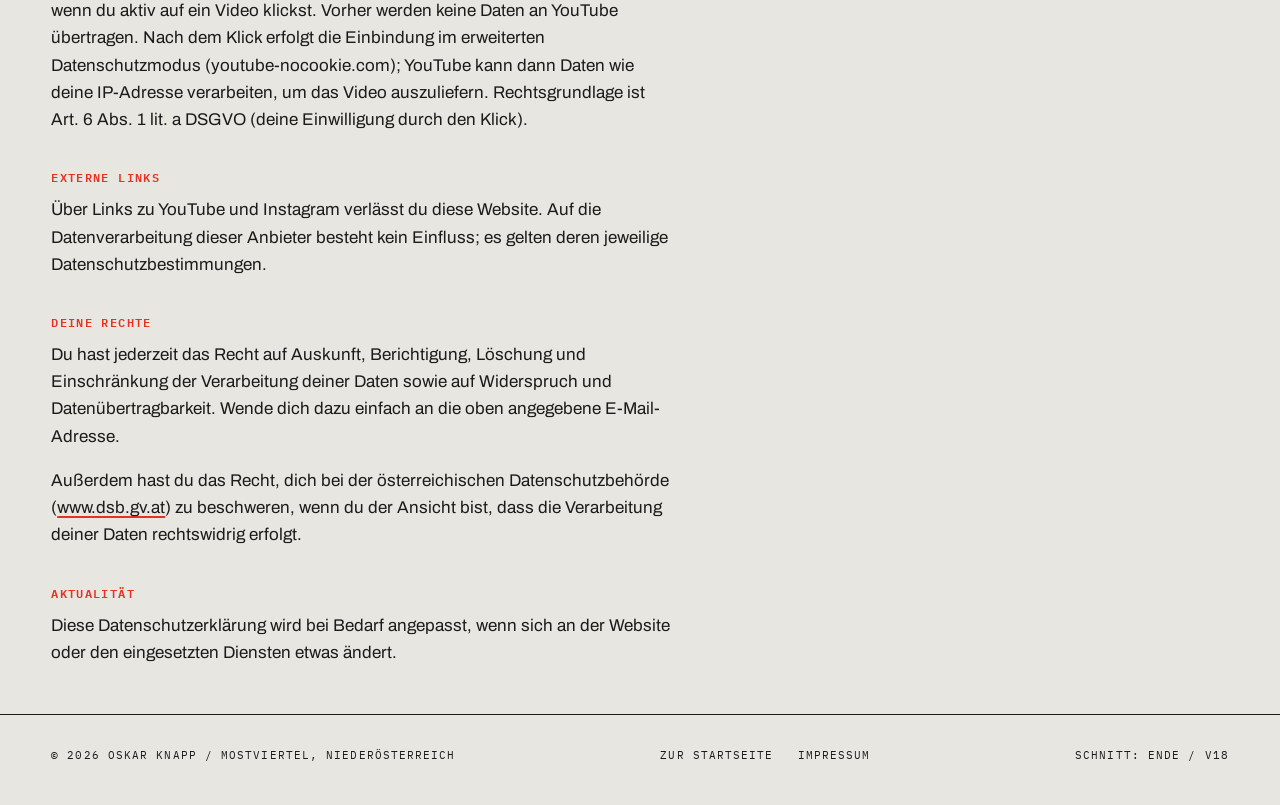
==== commit 3ea3e1c6: "Showreel-Frame auf 1:1 (quadratisch) statt 16:9 (V18) Der Betreiber wollte den Hero-Frame quadratisc" ====
--- a/datenschutz/index.html
+++ b/datenschutz/index.html
@@ -13,7 +13,7 @@
   <link rel="icon" href="data:image/svg+xml,%3Csvg xmlns='http://www.w3.org/2000/svg' viewBox='0 0 64 64'%3E%3Crect width='64' height='64' fill='%23E63321'/%3E%3Ctext x='32' y='42' font-family='monospace' font-size='28' fill='%23E8E6E1' text-anchor='middle'%3EOK%3C/text%3E%3C/svg%3E">
 
   <!-- Schriften selbst gehostet (siehe ../assets/fonts, @font-face in style.css) -->
-  <link rel="stylesheet" href="../style.css?v=17">
+  <link rel="stylesheet" href="../style.css?v=18">
 </head>
 <body>
 
@@ -78,7 +78,7 @@
       <a href="../">ZUR STARTSEITE</a>
       <a href="../impressum/">IMPRESSUM</a>
     </span>
-    <span>SCHNITT: ENDE / V17</span>
+    <span>SCHNITT: ENDE / V18</span>
   </footer>
 
 </body>
--- a/style.css
+++ b/style.css
@@ -275,10 +275,15 @@
 .hero-frame video {
   display: block;
   width: 100%;
-  aspect-ratio: 16 / 9; /* Showreel im 16:9-Format */
+  height: auto; /* überschreibt den height-Attribut-Hint, damit aspect-ratio greift */
   object-fit: cover;
   background: #181714; /* dunkler Grund, bis das Video den ersten Frame zeigt */
 }
+
+/* Der Showreel-Frame ist quadratisch (1:1) – das Video wird per object-fit
+   mittig in dieses Verhältnis eingepasst. Der img-Fallback bleibt 16:9. */
+.hero-frame img { aspect-ratio: 16 / 9; }
+.hero-frame video { aspect-ratio: 1 / 1; }
 
 /* Statement wie eine Filmklappe: dunkler Balken, überlappt die Bildkante */
 .hero-statement {
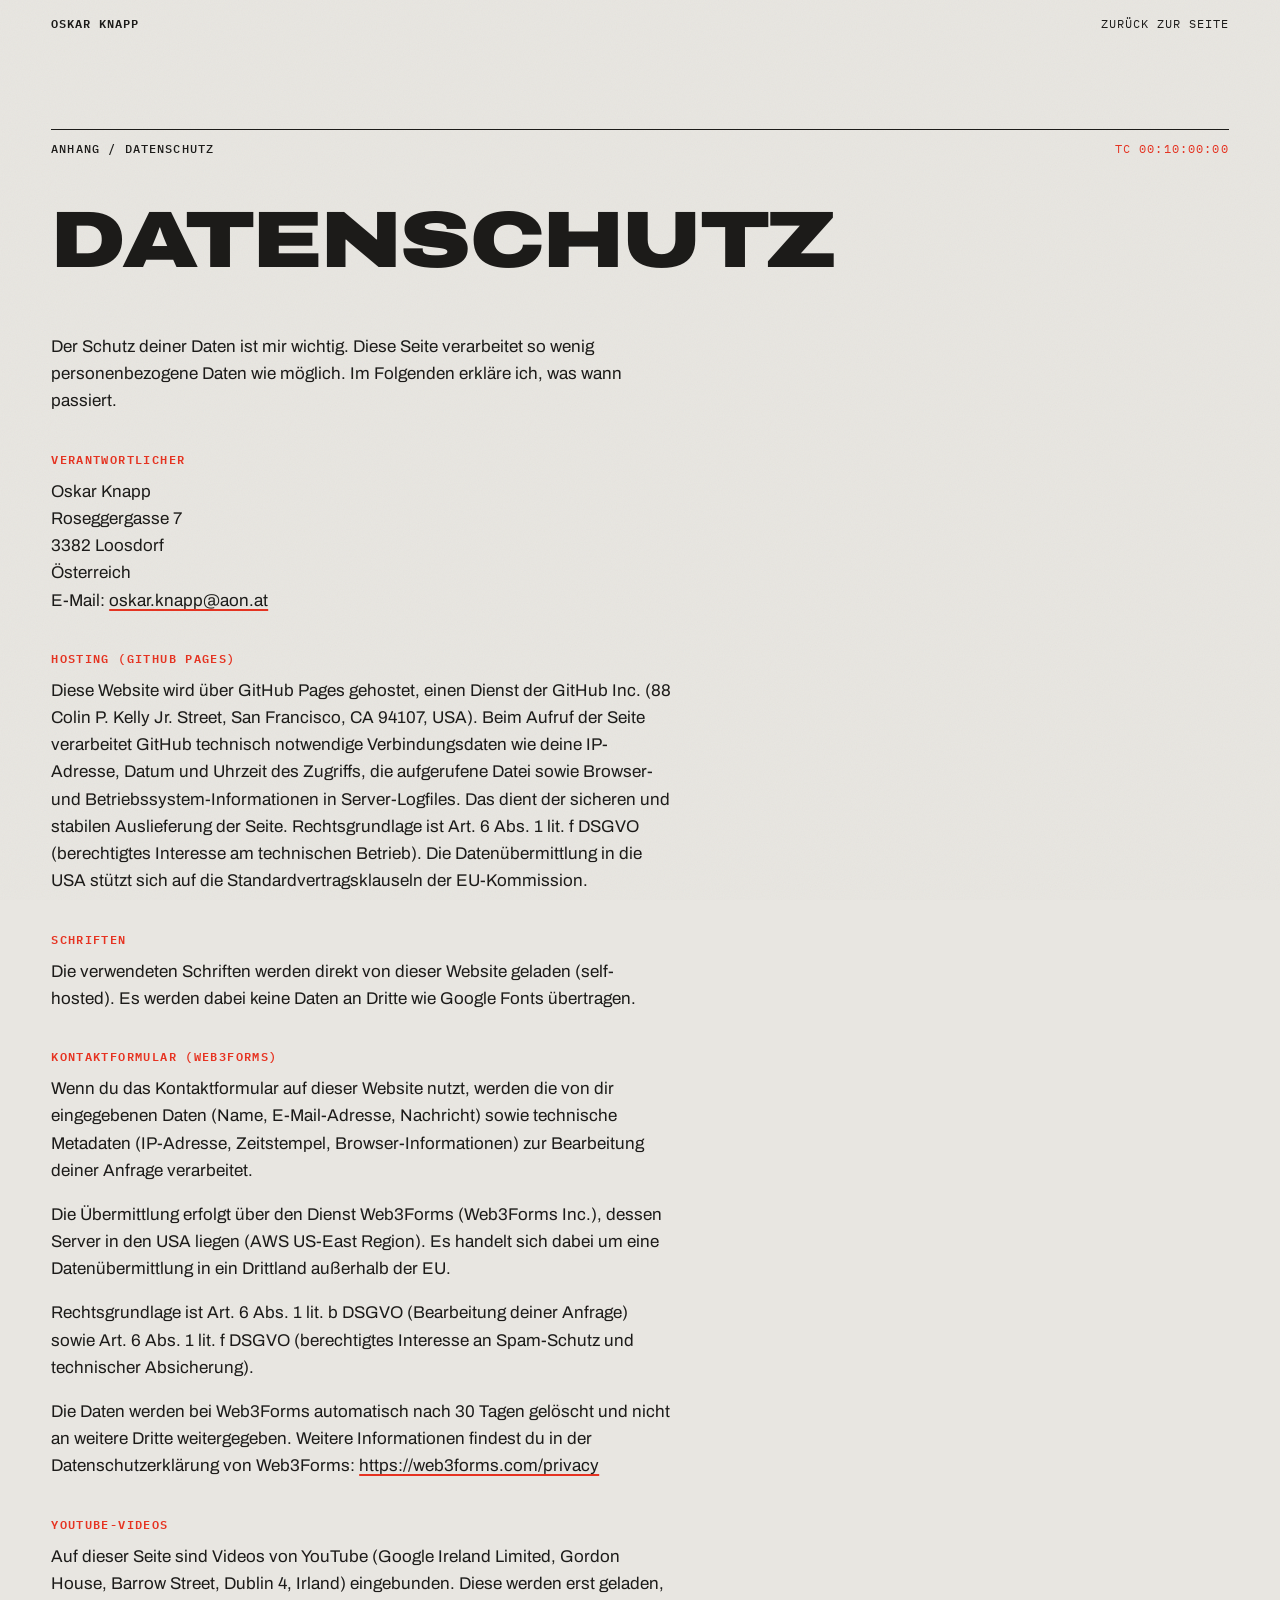
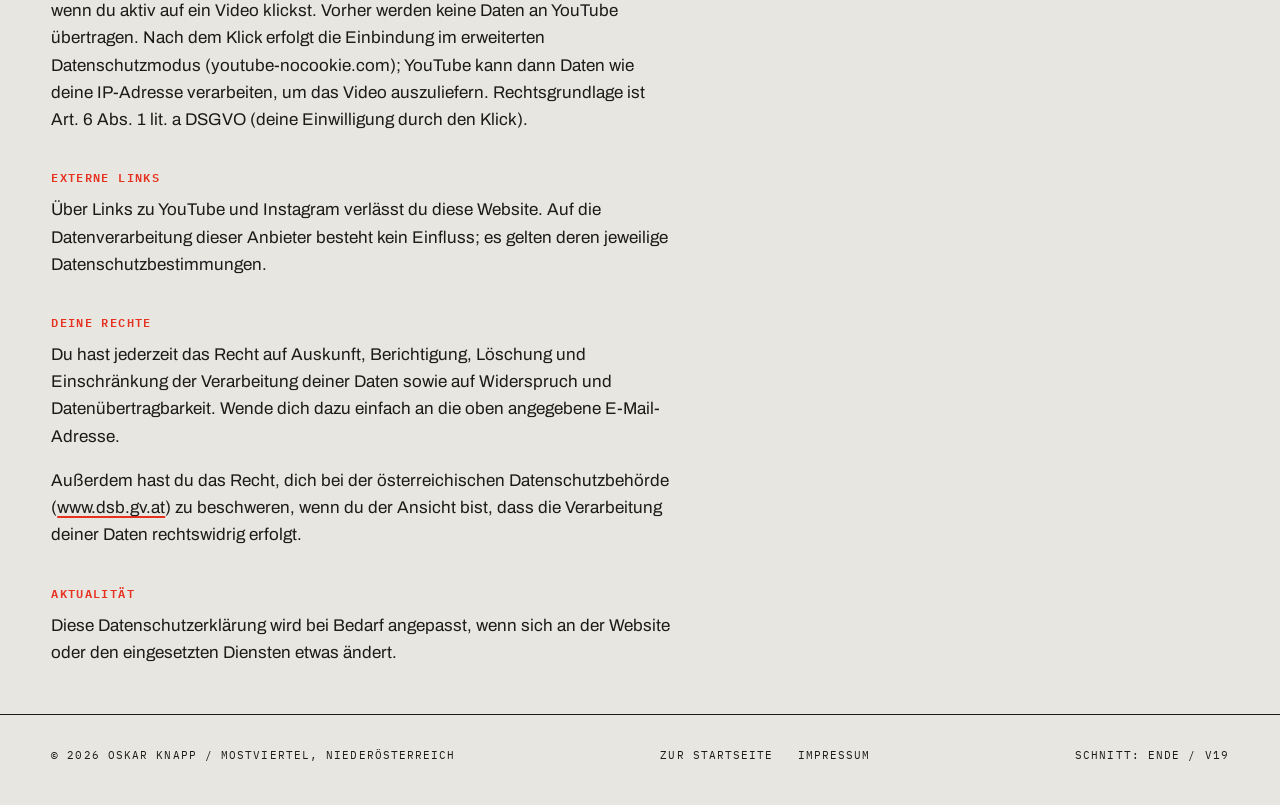
==== commit e51d712c: "Showreel-Frame zurück auf originales 16:9-Format (V19) Der Betreiber möchte das Video im Originalfor" ====
--- a/datenschutz/index.html
+++ b/datenschutz/index.html
@@ -13,7 +13,7 @@
   <link rel="icon" href="data:image/svg+xml,%3Csvg xmlns='http://www.w3.org/2000/svg' viewBox='0 0 64 64'%3E%3Crect width='64' height='64' fill='%23E63321'/%3E%3Ctext x='32' y='42' font-family='monospace' font-size='28' fill='%23E8E6E1' text-anchor='middle'%3EOK%3C/text%3E%3C/svg%3E">
 
   <!-- Schriften selbst gehostet (siehe ../assets/fonts, @font-face in style.css) -->
-  <link rel="stylesheet" href="../style.css?v=18">
+  <link rel="stylesheet" href="../style.css?v=19">
 </head>
 <body>
 
@@ -78,7 +78,7 @@
       <a href="../">ZUR STARTSEITE</a>
       <a href="../impressum/">IMPRESSUM</a>
     </span>
-    <span>SCHNITT: ENDE / V18</span>
+    <span>SCHNITT: ENDE / V19</span>
   </footer>
 
 </body>
--- a/style.css
+++ b/style.css
@@ -276,14 +276,10 @@
   display: block;
   width: 100%;
   height: auto; /* überschreibt den height-Attribut-Hint, damit aspect-ratio greift */
+  aspect-ratio: 16 / 9; /* Showreel im originalen 16:9-Format, kein Zuschnitt */
   object-fit: cover;
   background: #181714; /* dunkler Grund, bis das Video den ersten Frame zeigt */
 }
-
-/* Der Showreel-Frame ist quadratisch (1:1) – das Video wird per object-fit
-   mittig in dieses Verhältnis eingepasst. Der img-Fallback bleibt 16:9. */
-.hero-frame img { aspect-ratio: 16 / 9; }
-.hero-frame video { aspect-ratio: 1 / 1; }
 
 /* Statement wie eine Filmklappe: dunkler Balken, überlappt die Bildkante */
 .hero-statement {
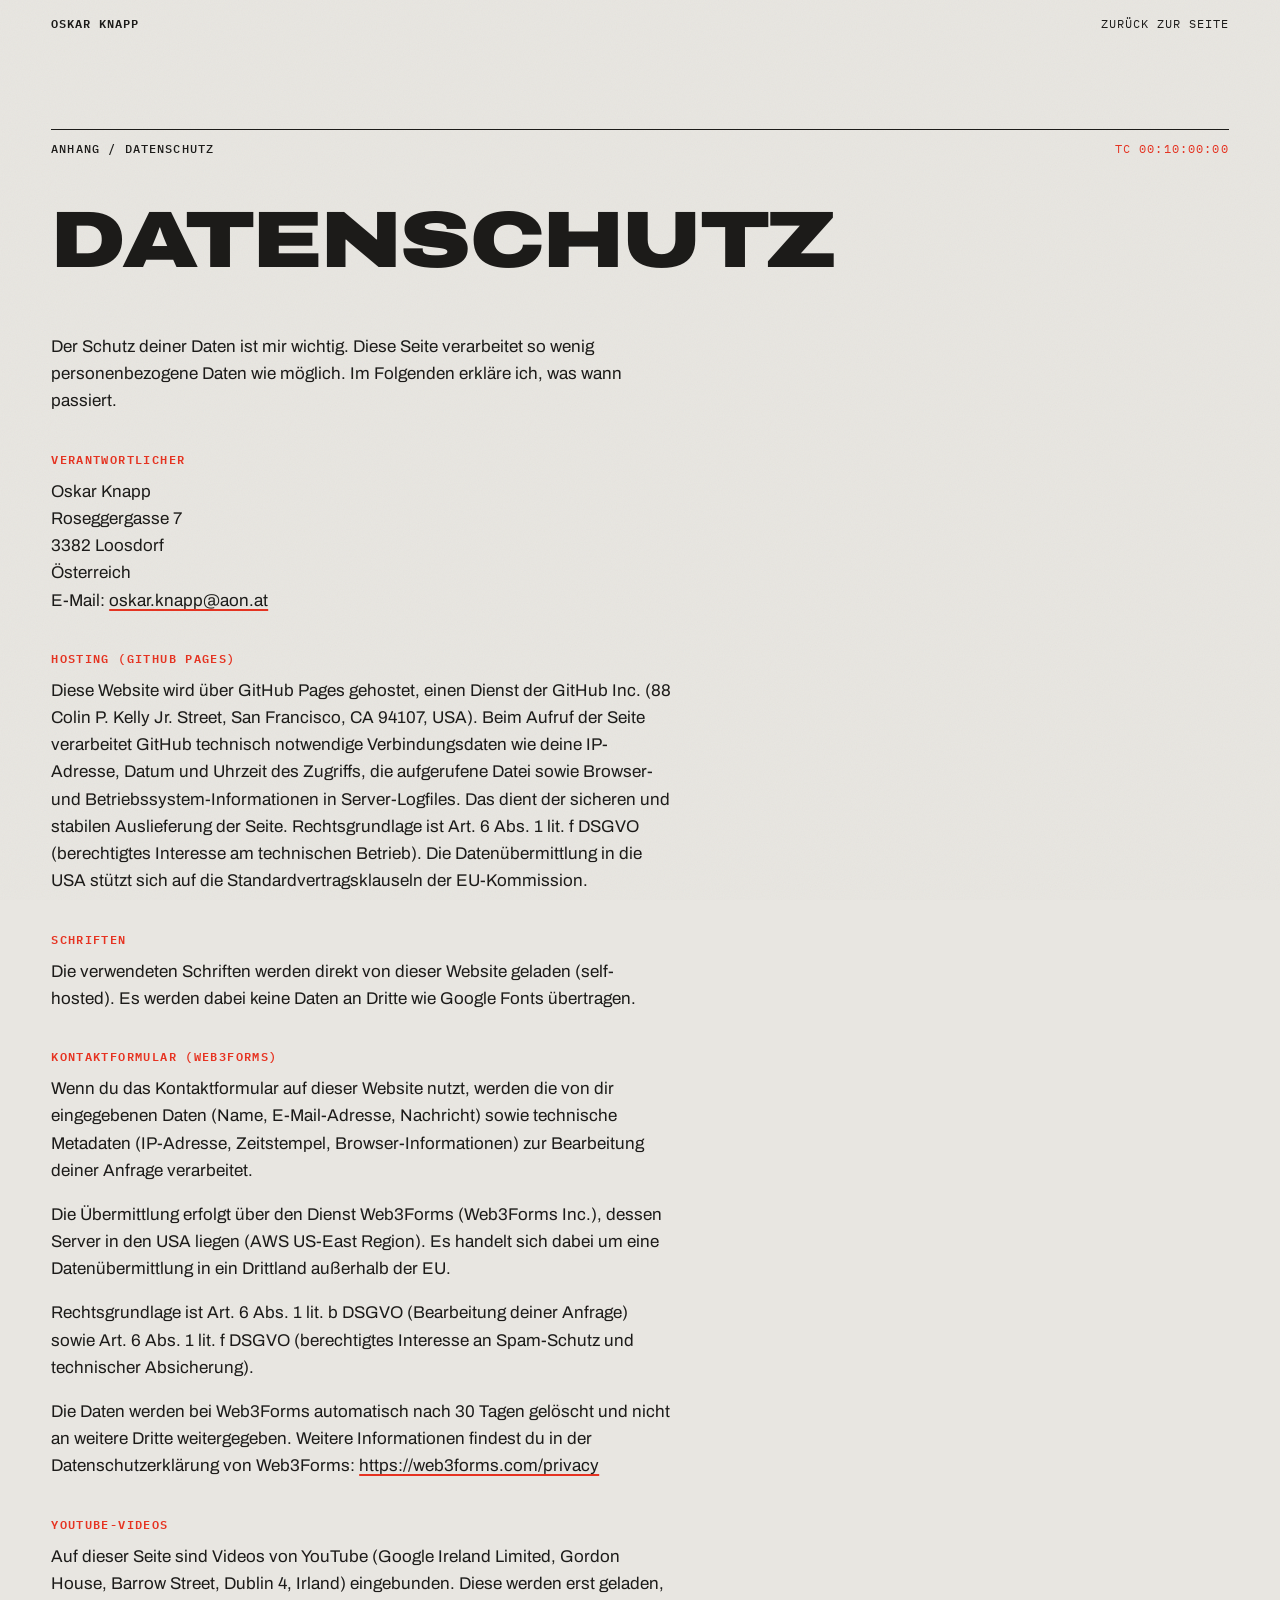
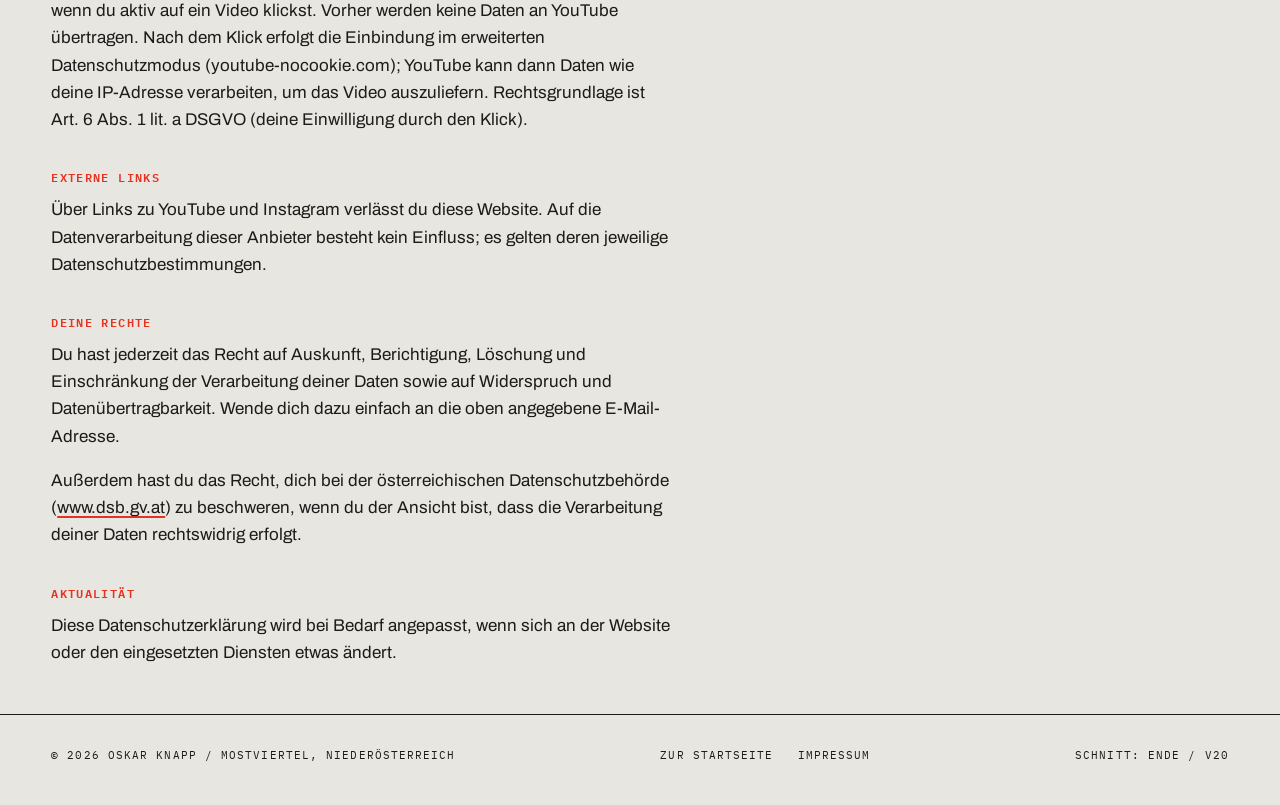
==== commit 83bb3def: "ARIA-Fix aus Lighthouse-Report: aria-label auf generischen Spans entfernt (V20) Der Text-Split in in" ====
--- a/datenschutz/index.html
+++ b/datenschutz/index.html
@@ -13,7 +13,7 @@
   <link rel="icon" href="data:image/svg+xml,%3Csvg xmlns='http://www.w3.org/2000/svg' viewBox='0 0 64 64'%3E%3Crect width='64' height='64' fill='%23E63321'/%3E%3Ctext x='32' y='42' font-family='monospace' font-size='28' fill='%23E8E6E1' text-anchor='middle'%3EOK%3C/text%3E%3C/svg%3E">
 
   <!-- Schriften selbst gehostet (siehe ../assets/fonts, @font-face in style.css) -->
-  <link rel="stylesheet" href="../style.css?v=19">
+  <link rel="stylesheet" href="../style.css?v=20">
 </head>
 <body>
 
@@ -78,7 +78,7 @@
       <a href="../">ZUR STARTSEITE</a>
       <a href="../impressum/">IMPRESSUM</a>
     </span>
-    <span>SCHNITT: ENDE / V19</span>
+    <span>SCHNITT: ENDE / V20</span>
   </footer>
 
 </body>
--- a/style.css
+++ b/style.css
@@ -222,6 +222,20 @@
 
 /* Buchstaben-Spans aus dem JS-Split */
 .char { display: inline-block; }
+
+/* Visuell versteckt, aber für Screenreader lesbar. Trägt den ungeteilten
+   Text hinter data-split, während die Einzel-.char aria-hidden sind. */
+.sr-only {
+  position: absolute;
+  width: 1px;
+  height: 1px;
+  padding: 0;
+  margin: -1px;
+  overflow: hidden;
+  clip: rect(0, 0, 0, 0);
+  white-space: nowrap;
+  border: 0;
+}
 
 /* Kleine Mono-Labels (Bildunterschriften, Folgen-Titel) */
 .mono-label {
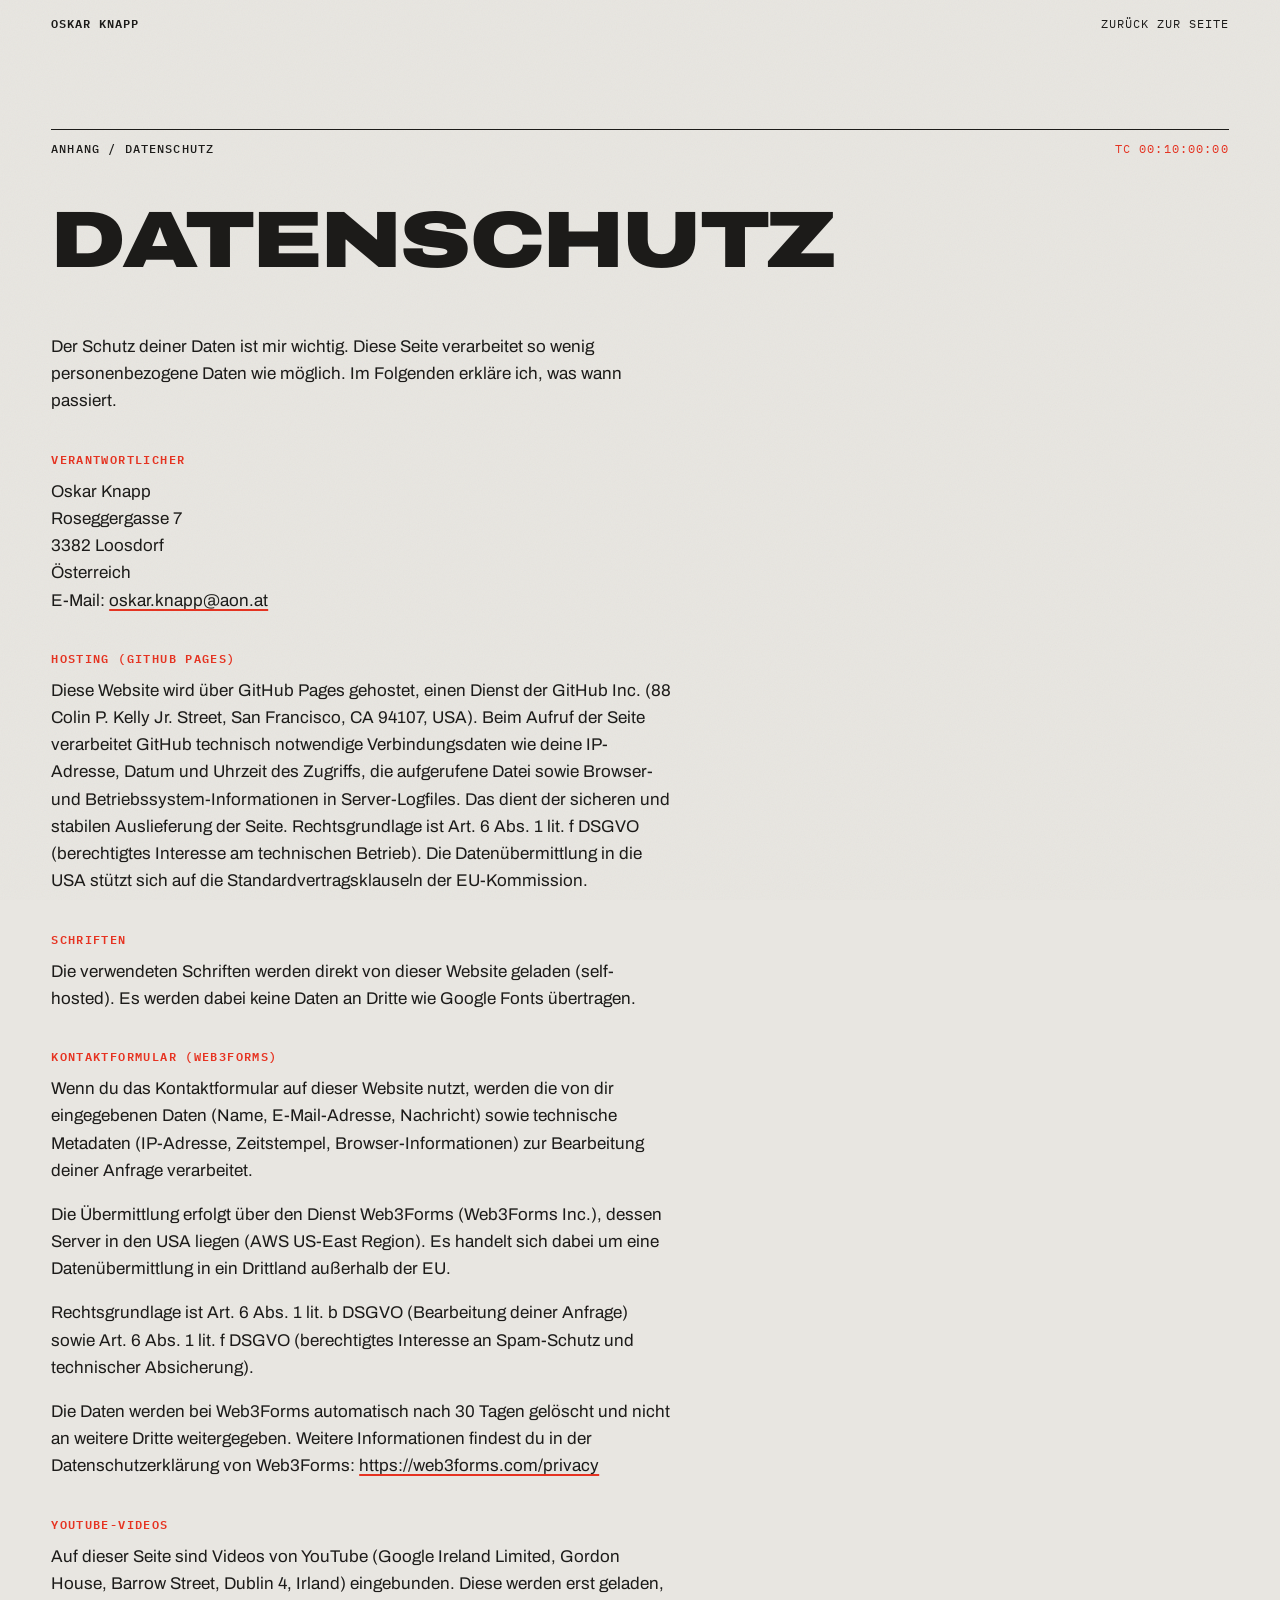
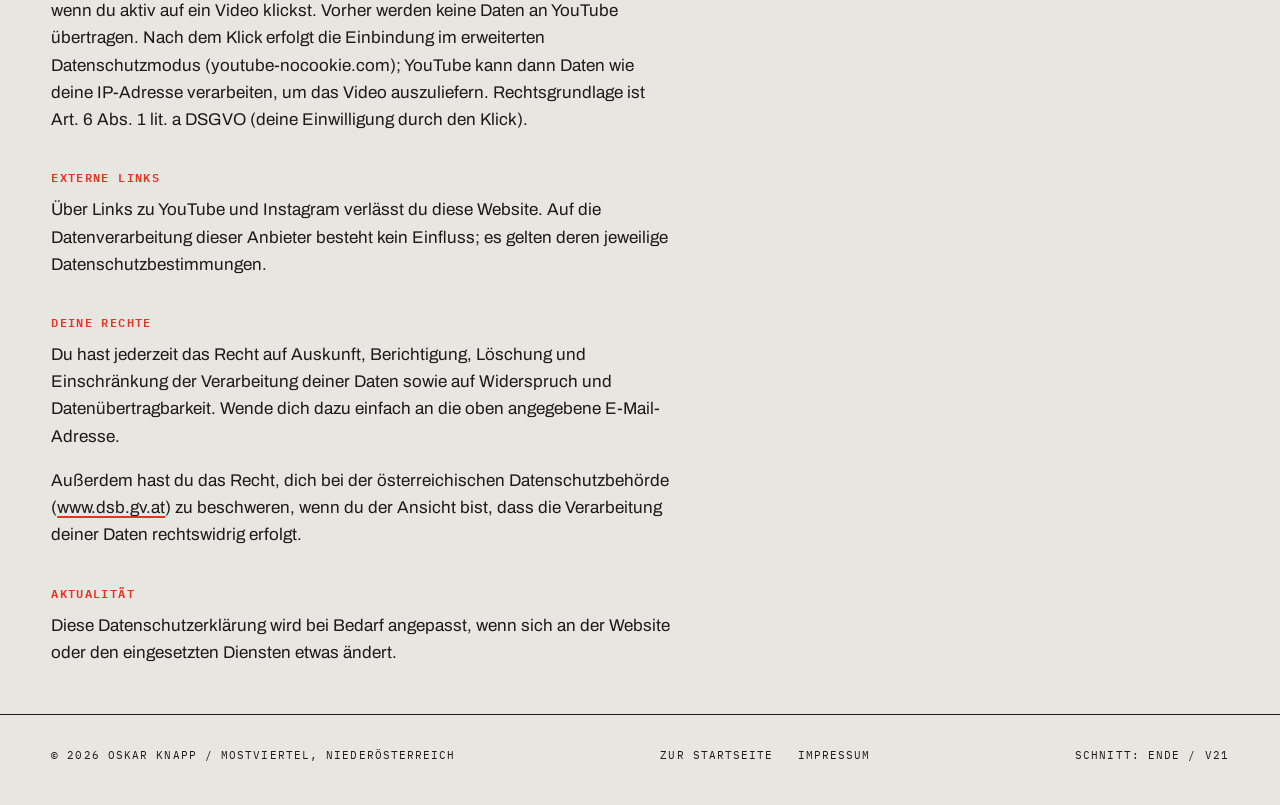
==== commit f56b7cf2: "Search-Console-Fixes: VideoObject uploadDate + Redirect-Analyse (V21) Zwei Search-Console-Meldungen " ====
--- a/datenschutz/index.html
+++ b/datenschutz/index.html
@@ -9,11 +9,9 @@
   <link rel="canonical" href="https://okmedia.at/datenschutz/">
   <meta name="theme-color" content="#E8E6E1">
 
-  <!-- Favicon: identisch zur Startseite -->
   <link rel="icon" href="data:image/svg+xml,%3Csvg xmlns='http://www.w3.org/2000/svg' viewBox='0 0 64 64'%3E%3Crect width='64' height='64' fill='%23E63321'/%3E%3Ctext x='32' y='42' font-family='monospace' font-size='28' fill='%23E8E6E1' text-anchor='middle'%3EOK%3C/text%3E%3C/svg%3E">
 
-  <!-- Schriften selbst gehostet (siehe ../assets/fonts, @font-face in style.css) -->
-  <link rel="stylesheet" href="../style.css?v=20">
+  <link rel="stylesheet" href="../style.css?v=21">
 </head>
 <body>
 
@@ -78,7 +76,7 @@
       <a href="../">ZUR STARTSEITE</a>
       <a href="../impressum/">IMPRESSUM</a>
     </span>
-    <span>SCHNITT: ENDE / V20</span>
+    <span>SCHNITT: ENDE / V21</span>
   </footer>
 
 </body>
--- a/style.css
+++ b/style.css
@@ -1,17 +1,8 @@
-/* =============================================================
-   OSKAR KNAPP / PORTFOLIO
-   Farbwelt: warmes Papier-Grau, Anthrazit, Signalrot #E63321
-   Typo: Archivo (Display, Expanded) + IBM Plex Mono (Labels)
-   Layout: 12-Spalten-Raster, bewusste Brüche und Überlappungen
-   ============================================================= */
-
-/* ---------- Schriften: selbst gehostet (kein externer Request,
-   damit keine Nutzerdaten an Google Fonts gehen) ---------- */
 @font-face {
   font-family: "Archivo";
   font-style: normal;
   font-weight: 100 900;
-  font-stretch: 62.5% 125%; /* variable Breite bis Expanded */
+  font-stretch: 62.5% 125%;
   font-display: swap;
   src: url("assets/fonts/archivo-variable.woff2") format("woff2");
 }
@@ -37,25 +28,21 @@
   src: url("assets/fonts/ibm-plex-mono-600.woff2") format("woff2");
 }
 
-/* ---------- Variablen ---------- */
 :root {
-  --paper: #E8E6E1;      /* warmer Grund */
-  --ink: #1C1B19;        /* fast schwarzes Anthrazit */
-  --red: #E63321;        /* Signalrot, EINZIGE Akzentfarbe */
+  --paper: #E8E6E1;
+  --ink: #1C1B19;
+  --red: #E63321;
   --mono: "IBM Plex Mono", ui-monospace, "SFMono-Regular", Menlo, Consolas, monospace;
   --display: "Archivo", "Helvetica Neue", Arial, sans-serif;
-  --gutter: clamp(1rem, 4vw, 4rem);   /* Seitenränder */
-}
-
-/* ---------- Basis ---------- */
+  --gutter: clamp(1rem, 4vw, 4rem);
+}
+
 *, *::before, *::after { box-sizing: border-box; }
 
 html {
-  /* Canvas-Farbe explizit setzen: iOS füllt damit den Streifen hinter
-     der Statusleiste (ohne viewport-fit=cover) und den Overscroll-Bereich. */
   background: var(--paper);
   scroll-behavior: smooth;
-  scroll-padding-top: 5rem; /* Anker landen nicht unter der fixen Nav */
+  scroll-padding-top: 5rem;
 }
 
 body {
@@ -67,10 +54,9 @@
   font-size: 1.0625rem;
   line-height: 1.6;
   caret-color: var(--red);
-  overflow-x: hidden; /* Überlappungen dürfen nie horizontal scrollen */
-}
-
-/* Markierter Text in der Akzentfarbe */
+  overflow-x: hidden;
+}
+
 ::selection { background: var(--red); color: var(--paper); }
 
 img { max-width: 100%; height: auto; display: block; }
@@ -81,7 +67,6 @@
 
 :focus-visible { outline: 2px solid var(--red); outline-offset: 3px; }
 
-/* ---------- Filmkorn-Overlay (SVG-Noise, kein Bild-Download) ---------- */
 body::after {
   content: "";
   position: fixed;
@@ -93,17 +78,15 @@
   mix-blend-mode: multiply;
 }
 
-/* ---------- Scroll-Progress: schlichter roter Fortschrittsbalken ---------- */
 .progress {
   position: fixed;
   top: env(safe-area-inset-top, 0px); left: 0;
   width: 100%; height: 4px;
   z-index: 9999;
   overflow: hidden;
-  background: transparent; /* kein Track, keine Kontur */
-}
-
-/* Flacher roter Fortschritt, ohne Glanz und Schatten */
+  background: transparent;
+}
+
 .progress-fill {
   display: block;
   height: 100%;
@@ -112,13 +95,7 @@
   transition: width 120ms linear;
 }
 
-/* ---------- Navigation ---------- */
 .site-nav {
-  /* STICKY statt fixed, wie auf okmedia.at (dort nachweislich sauber auf
-     iOS): Der Header ist Teil des Inhaltsflusses und klebt beim Scrollen
-     an der Oberkante. iOS clippt fixe Elemente an der Viewport-Kante und
-     malt scrollenden Inhalt in den Statusleisten-Streifen; mit sticky
-     plus Canvas-Hintergrund (html) passiert das nicht. */
   position: sticky;
   top: 0;
   display: flex;
@@ -130,16 +107,10 @@
   font-size: 0.75rem;
   letter-spacing: 0.08em;
   z-index: 100;
-  /* Voll deckend, kein Glas: darunter durchlaufende Titel bleiben unsichtbar */
+
   background: var(--paper);
 }
 
-/* Deckt den Streifen ÜBER der Nav ab (iPhone-Statusleiste/Notch).
-   iOS Safari malt beim Scrollen Seiteninhalt in den Bereich oberhalb
-   des Viewports, ein fixes Element bei top:0 endet aber genau an der
-   Viewport-Kante, env(safe-area-inset-top) hin oder her. Dieses
-   Pseudo-Element malt einfach einen Bildschirm weit in Papierfarbe
-   nach oben weiter, damit dort nie wieder ein Titel durchblitzt. */
 .site-nav::before {
   content: "";
   position: absolute;
@@ -161,14 +132,10 @@
 .nav-name { font-weight: 600; }
 .nav-name:hover { color: var(--red); }
 
-/* Burger-Knopf: nur auf Mobile sichtbar (siehe Media Query unten),
-   am Desktop und ohne JS bleibt er komplett weg. */
 .nav-burger { display: none; }
 
-/* Menü offen: Seite dahinter scrollt nicht mit */
 body.menu-open { overflow: hidden; }
 
-/* ---------- Szenen-Grundgerüst ---------- */
 .scene {
   position: relative;
   padding: clamp(1.25rem, 3.5vh, 2.5rem) var(--gutter);
@@ -176,10 +143,8 @@
   margin: 0 auto;
 }
 
-/* Projekte schließen enger an den Hero an */
 .scene--projekte { padding-top: clamp(2rem, 5vh, 3.5rem); }
 
-/* Szenen-Kopf: Drehbuch-Slug links, Timecode rechts, wie ein Schnittmarker */
 .scene-head {
   display: flex;
   justify-content: space-between;
@@ -202,7 +167,6 @@
   white-space: nowrap;
 }
 
-/* Szenen-Titel: groß, eng, expanded */
 .scene-title {
   font-weight: 900;
   font-stretch: 125%;
@@ -213,18 +177,13 @@
   margin-bottom: clamp(2.5rem, 6vh, 5rem);
 }
 
-/* Lange Wörter (ZUSAMMENARBEIT) brechen sauber mit Bindestrich statt
-   mitten im Wort. Fällt der Umbruch weg, bleibt es einzeilig. */
 .scene-title--wrap {
   hyphens: manual;
   overflow-wrap: break-word;
 }
 
-/* Buchstaben-Spans aus dem JS-Split */
 .char { display: inline-block; }
 
-/* Visuell versteckt, aber für Screenreader lesbar. Trägt den ungeteilten
-   Text hinter data-split, während die Einzel-.char aria-hidden sind. */
 .sr-only {
   position: absolute;
   width: 1px;
@@ -237,7 +196,6 @@
   border: 0;
 }
 
-/* Kleine Mono-Labels (Bildunterschriften, Folgen-Titel) */
 .mono-label {
   font-family: var(--mono);
   font-size: 0.72rem;
@@ -245,12 +203,7 @@
   margin: 0.6rem 0 0;
 }
 
-/* =============================================================
-   SZENE 01 / HERO
-   ============================================================= */
 .scene--hero {
-  /* Nav ist sticky und damit Teil des Flusses: sie schiebt den Hero schon
-     um ihre eigene Höhe nach unten, daher hier weniger Eigenabstand */
   padding-top: clamp(3rem, 9vh, 6rem);
   min-height: 100svh;
   display: flex;
@@ -267,13 +220,12 @@
   text-transform: uppercase;
   position: relative;
   z-index: 2;
-  margin-bottom: 0.15em; /* KNAPP steht klar über dem Bild, kein Hineinragen */
+  margin-bottom: 0.15em;
   pointer-events: none;
 }
 
 .hero-line { display: block; }
 
-/* Zweite Zeile: nur Kontur, versetzt. Der bewusste Layout-Bruch. */
 .hero-line--offset {
   margin-left: clamp(2rem, 12vw, 12rem);
   color: transparent;
@@ -289,13 +241,12 @@
 .hero-frame video {
   display: block;
   width: 100%;
-  height: auto; /* überschreibt den height-Attribut-Hint, damit aspect-ratio greift */
-  aspect-ratio: 16 / 9; /* Showreel im originalen 16:9-Format, kein Zuschnitt */
+  height: auto;
+  aspect-ratio: 16 / 9;
   object-fit: cover;
-  background: #181714; /* dunkler Grund, bis das Video den ersten Frame zeigt */
-}
-
-/* Statement wie eine Filmklappe: dunkler Balken, überlappt die Bildkante */
+  background: #181714;
+}
+
 .hero-statement {
   position: relative;
   z-index: 2;
@@ -309,7 +260,7 @@
   font-weight: 700;
   font-size: clamp(1.05rem, 2.6vw, 1.9rem);
   line-height: 1.3;
-  transform-origin: 0% 100%; /* Drehpunkt unten links, wie eine Klappe */
+  transform-origin: 0% 100%;
   max-width: 34ch;
 }
 
@@ -334,10 +285,6 @@
 
 .scroll-hint:hover { text-decoration: underline; }
 
-/* =============================================================
-   SZENE 02 / PROJEKTE: asymmetrisches Raster mit Überlappungen
-   ============================================================= */
-/* Gleichmäßiges Raster: alle Projekte gleich groß, sauber ausgerichtet */
 .projects {
   display: grid;
   grid-template-columns: repeat(2, 1fr);
@@ -346,10 +293,6 @@
 
 .project { position: relative; }
 
-/* Award-Label in Signalrot, Monospace, kein Icon.
-   z-index 4: muss ÜBER dem Play-Button (z-index 3) liegen, sonst deckt
-   dessen dunkles "LÄDT …"-Overlay das Label ab. pointer-events: none,
-   damit Klicks auf das Label trotzdem den Play-Button treffen. */
 .award {
   position: absolute;
   top: -0.9rem;
@@ -365,7 +308,6 @@
   padding: 0.4em 0.8em;
 }
 
-/* ---------- Embeds: Klick lädt das Video (DSGVO) ---------- */
 .embed {
   position: relative;
   overflow: hidden;
@@ -380,12 +322,9 @@
   transition: transform 400ms ease-out;
 }
 
-/* Hover: Bild minimal skalieren (nur der Zoom, keine Texteinblendung) */
 .project:hover .embed-thumb,
 .journey-item:hover .embed-thumb { transform: scale(1.03); }
 
-/* Play-Button: deckt das ganze Bild ab (überall klickbar),
-   das YouTube-Dreieck sitzt zentriert. */
 .embed-play {
   position: absolute;
   inset: 0;
@@ -415,7 +354,6 @@
 .embed-play:hover svg,
 .embed-play:focus-visible svg { transform: scale(1.08); }
 
-/* Hinweis-Overlay, falls ein Video noch fehlt */
 .embed-play--msg {
   background: color-mix(in srgb, var(--ink) 72%, transparent);
   color: var(--paper);
@@ -433,8 +371,6 @@
   border: 0;
 }
 
-/* Während der Player lädt, bleibt das Thumbnail sichtbar –
-   das iframe wird erst mit onReady eingeblendet (kein schwarzes Loch). */
 .embed--loading iframe { visibility: hidden; }
 
 .project-info { margin-top: 1.1rem; }
@@ -461,12 +397,6 @@
   font-size: 0.95rem;
 }
 
-/* =============================================================
-   FOTOGRAFIE: Foto-Galerie ohne Zuschnitt.
-   Fallback ohne JS: Spalten-Masonry, Fotos in voller Höhe.
-   Mit JS (main.js, setupGallery): justierte Reihen, gleich hoch
-   und volle Breite, aber ebenfalls OHNE Zuschnitt.
-   ============================================================= */
 .gallery-grid {
   columns: clamp(220px, 24vw, 300px);
   column-gap: clamp(0.4rem, 1vw, 0.7rem);
@@ -480,21 +410,17 @@
   line-height: 0;
 }
 
-/* <picture> (WebP + JPEG-Fallback) darf keine eigene Box erzeugen,
-   sonst rechnet das justierte Reihen-Layout gegen das falsche Element. */
 .gallery-item picture { display: contents; }
 
 .gallery-item img {
   width: 100%;
-  height: auto;             /* volles Bild, kein Zuschnitt */
+  height: auto;
   display: block;
   transition: transform 400ms ease-out;
 }
 
 .gallery-item:hover img { transform: scale(1.04); }
 
-/* Mit JS: justierte Reihen. JS setzt Breite und Höhe je Foto passend
-   zum Seitenverhältnis, daher füllt das Bild die Kachel ohne Zuschnitt. */
 .gallery-grid.is-justified {
   columns: auto;
   display: flex;
@@ -511,9 +437,6 @@
   height: 100%;
 }
 
-/* =============================================================
-   SZENE 04 / ABOUT
-   ============================================================= */
 .about-grid {
   display: grid;
   grid-template-columns: repeat(12, 1fr);
@@ -524,7 +447,7 @@
 .about-portrait {
   grid-column: 1 / 6;
   margin: 0;
-  /* Abstand Titel -> Portrait genauso groß wie Titel -> Projekt-Cards */
+
   position: relative;
   z-index: 2;
 }
@@ -543,7 +466,6 @@
   margin: 0 0 1.2em;
 }
 
-/* Riesige 17 am rechten Rand, nur Kontur */
 .about-number {
   position: absolute;
   right: -0.06em;
@@ -558,9 +480,6 @@
   z-index: 1;
 }
 
-/* =============================================================
-   SZENE 04 / JOURNEY
-   ============================================================= */
 .journey-intro {
   font-size: clamp(1.05rem, 2vw, 1.35rem);
   max-width: 52ch;
@@ -593,9 +512,6 @@
 
 .journey-cta:hover { background: var(--ink); }
 
-/* =============================================================
-   SZENE 05 / ZUSAMMENARBEIT
-   ============================================================= */
 .work-intro { max-width: 48ch; margin: 0 0 2.5rem; }
 
 .work-list {
@@ -634,7 +550,6 @@
   max-width: 52ch;
 }
 
-/* Kompakte FAQ im Schnitt-Stil: Frage im Mono-Label, Antwort im Fließtext */
 .faq {
   margin-top: clamp(2.5rem, 6vh, 4rem);
   max-width: 60ch;
@@ -666,9 +581,6 @@
   max-width: 54ch;
 }
 
-/* =============================================================
-   SZENE 06 / KONTAKT
-   ============================================================= */
 .contact-grid {
   display: grid;
   grid-template-columns: repeat(12, 1fr);
@@ -683,7 +595,6 @@
 
 .contact-form { grid-column: 5 / 12; }
 
-/* Honeypot unsichtbar für Menschen */
 .botcheck { display: none; }
 
 .field { margin-bottom: 1.4rem; }
@@ -704,7 +615,7 @@
   border-radius: 0;
   padding: 0.8em;
   font-family: var(--mono);
-  font-size: 1rem; /* mind. 16px, sonst zoomt iOS beim Fokus in die Seite */
+  font-size: 1rem;
   color: var(--ink);
 }
 
@@ -769,14 +680,11 @@
   width: 1.15em;
   height: 1.15em;
   flex: none;
-  color: var(--red); /* Icons in der Akzentfarbe */
+  color: var(--red);
 }
 
 .contact-links a:hover .contact-icon { color: var(--ink); }
 
-/* =============================================================
-   FOOTER / ABSPANN
-   ============================================================= */
 .site-footer {
   display: flex;
   justify-content: space-between;
@@ -792,16 +700,10 @@
 .site-footer a { text-decoration: none; }
 .site-footer a:hover { color: var(--red); }
 
-/* Rechtslinks als Gruppe in der Mitte des Footers */
 .footer-links { display: flex; gap: 1.5rem; flex-wrap: wrap; }
 
-/* =============================================================
-   IMPRESSUM
-   ============================================================= */
 .scene--legal { padding-top: clamp(3rem, 9vh, 6rem); }
 
-/* Ein-Wort-Titel wie DATENSCHUTZ dürfen nicht überlaufen: kleinerer
-   Rahmen und Notbruch, falls es auf schmalen Screens eng wird */
 .scene--legal .scene-title {
   font-size: clamp(1.8rem, 8vw, 5rem);
   overflow-wrap: break-word;
@@ -830,12 +732,7 @@
 
 .legal-text a:hover { color: var(--red); }
 
-/* =============================================================
-   MOBILE: einspaltig, gleiche Formensprache
-   ============================================================= */
 @media (max-width: 800px) {
-  /* Nav in zwei ruhigen Zeilen: Name oben, Links darunter
-     gleichmäßig verteilt, statt unkontrolliertem Umbruch */
   .site-nav {
     flex-direction: column;
     align-items: flex-start;
@@ -844,7 +741,6 @@
     font-size: 0.66rem;
   }
 
-  /* Fünf Links passen auch auf schmale Handys ohne Gedränge */
   .site-nav nav {
     width: 100%;
     justify-content: space-between;
@@ -853,11 +749,8 @@
     letter-spacing: 0.04em;
   }
 
-  .site-nav a { padding: 0.15em 0; } /* größere Tap-Flächen */
-
-  /* ----- Burger-Menü (nur mit JS, setupBurger setzt .has-burger) -----
-     Nav-Balken wird eine ruhige Zeile: Name links, Burger rechts.
-     Ohne JS bleibt die zweizeilige Linkliste oben erhalten. */
+  .site-nav a { padding: 0.15em 0; }
+
   .site-nav.has-burger {
     flex-direction: row;
     align-items: center;
@@ -865,7 +758,6 @@
     gap: 1rem;
   }
 
-  /* Name und Burger liegen über dem Overlay (eigene Ebene im Header) */
   .site-nav.has-burger .nav-name { position: relative; z-index: 2; }
 
   .nav-burger {
@@ -873,7 +765,7 @@
     position: relative;
     z-index: 2;
     padding: 12px;
-    margin: -12px -12px -12px 0; /* große Tap-Fläche ohne Layout-Versatz */
+    margin: -12px -12px -12px 0;
     background: none;
     border: 0;
     cursor: pointer;
@@ -890,22 +782,14 @@
 
   .nav-burger span + span { margin-top: 5px; }
 
-  /* Offen: Burger wird zum X */
   .site-nav.is-open .nav-burger span:nth-child(1) { transform: translateY(7px) rotate(45deg); }
   .site-nav.is-open .nav-burger span:nth-child(2) { opacity: 0; }
   .site-nav.is-open .nav-burger span:nth-child(3) { transform: translateY(-7px) rotate(-45deg); }
 
-  /* Vollbild-Overlay: deckt alles ab, Papier-Grund, Links mittig.
-     Tippen auf die freie Fläche schließt (setupBurger in main.js).
-     Die Höhe (svh) bestimmt nur, wo die Links sitzen: im IMMER sichtbaren
-     Bereich, also nie hinter der Nav oben oder der iOS-Leiste unten.
-     Der deckende Papier-Grund kommt vom ::before (siehe unten) und reicht
-     bewusst über den Bildschirmrand hinaus – damit unten NIE Inhalt
-     durchscheint, egal wie iOS die Viewport-Höhe gerade misst. */
   .site-nav.has-burger nav {
     position: fixed;
     inset: 0;
-    height: 100vh;   /* Fallback für Browser ohne svh */
+    height: 100vh;
     height: 100svh;
     z-index: 1;
     display: none;
@@ -920,10 +804,6 @@
     counter-reset: navi;
   }
 
-  /* Deckender Papier-Grund, entkoppelt vom Inhalt. top:0 + bottom:-25vh
-     zieht die Fläche klar unter den physischen Bildschirmrand (hinter die
-     schwebende iOS-Safari-Leiste), sodass dort garantiert kein Seiteninhalt
-     mehr durchscheint. z-index:-1 hält ihn hinter den Menü-Links. */
   .site-nav.has-burger nav::before {
     content: "";
     position: fixed;
@@ -944,7 +824,6 @@
     padding: 0.5em 1em;
   }
 
-  /* Szenen-Nummern vor den Links, in Rot, wie die Timecode-Marker */
   .site-nav.has-burger nav a::before {
     counter-increment: navi;
     content: "0" counter(navi) " / ";
@@ -952,18 +831,15 @@
     font-weight: 500;
   }
 
-  /* KONTAKT als gerahmter Abschluss, wie ein Call-to-Action */
   .site-nav.has-burger nav a:last-child {
     border: 1px solid var(--red);
     margin-top: 0.5rem;
   }
 
-  html { scroll-padding-top: 6.5rem; } /* Anker unter der höheren Nav */
-
-  /* KNAPP steht auch mobil klar über dem Bild, keine Kontur im Dunkeln */
+  html { scroll-padding-top: 6.5rem; }
+
   .hero-name { margin-bottom: 0.15em; }
 
-  /* Projekte einspaltig */
   .projects { grid-template-columns: 1fr; }
 
   .about-portrait {
@@ -991,9 +867,6 @@
   .hero-sub { margin-left: 0; }
 }
 
-/* =============================================================
-   REDUZIERTE BEWEGUNG: alles aus
-   ============================================================= */
 @media (prefers-reduced-motion: reduce) {
   html { scroll-behavior: auto; }
 
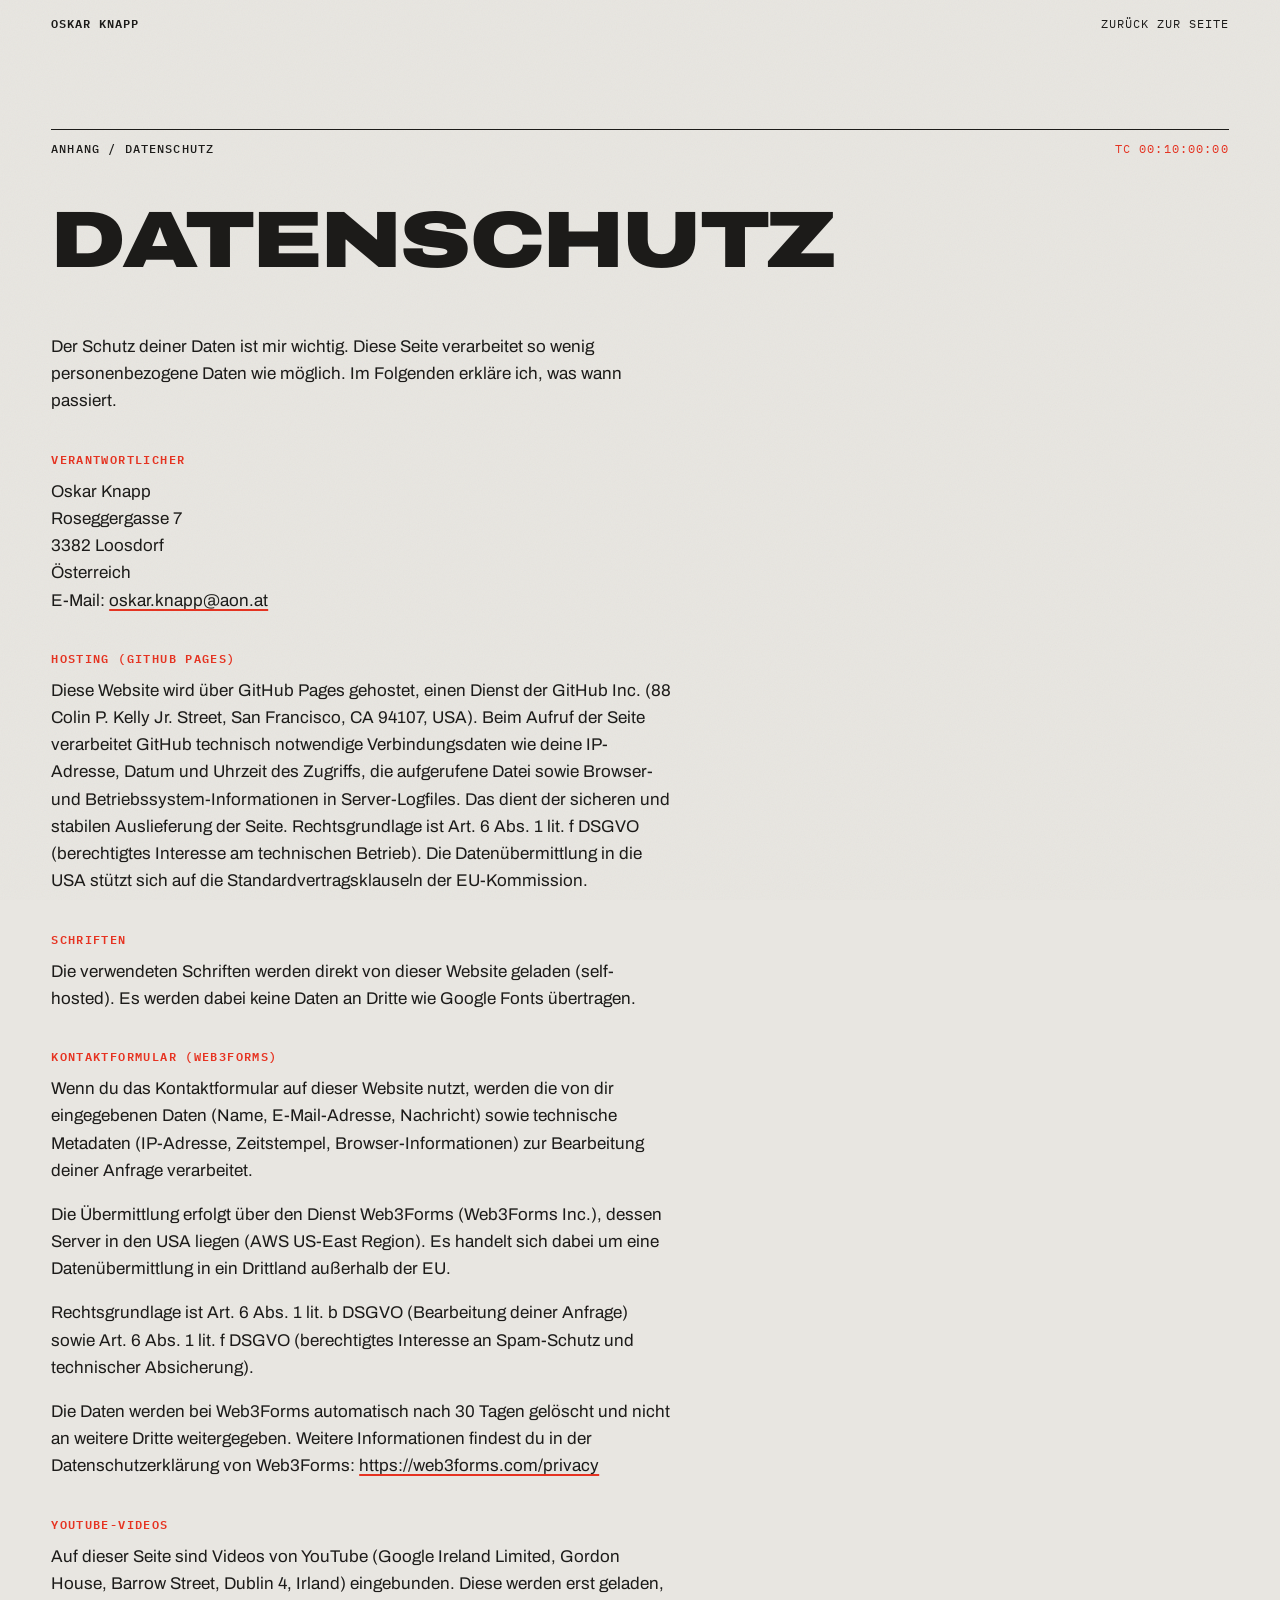
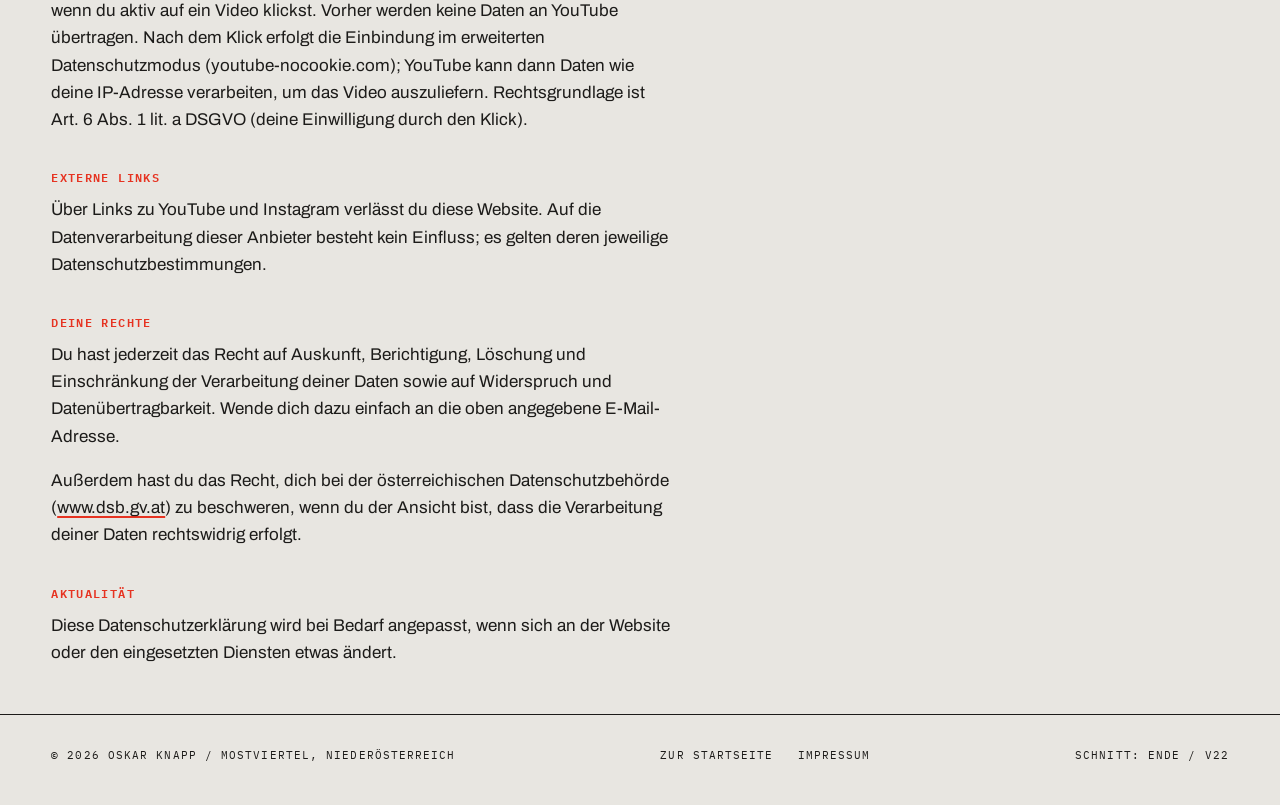
==== commit 62492453: "About-Portrait eingebaut: DSC05657 verkleinert, umbenannt, Platzhalter ersetzt (V22) - assets/DSC056" ====
--- a/datenschutz/index.html
+++ b/datenschutz/index.html
@@ -11,7 +11,7 @@
 
   <link rel="icon" href="data:image/svg+xml,%3Csvg xmlns='http://www.w3.org/2000/svg' viewBox='0 0 64 64'%3E%3Crect width='64' height='64' fill='%23E63321'/%3E%3Ctext x='32' y='42' font-family='monospace' font-size='28' fill='%23E8E6E1' text-anchor='middle'%3EOK%3C/text%3E%3C/svg%3E">
 
-  <link rel="stylesheet" href="../style.css?v=21">
+  <link rel="stylesheet" href="../style.css?v=22">
 </head>
 <body>
 
@@ -76,7 +76,7 @@
       <a href="../">ZUR STARTSEITE</a>
       <a href="../impressum/">IMPRESSUM</a>
     </span>
-    <span>SCHNITT: ENDE / V21</span>
+    <span>SCHNITT: ENDE / V22</span>
   </footer>
 
 </body>
